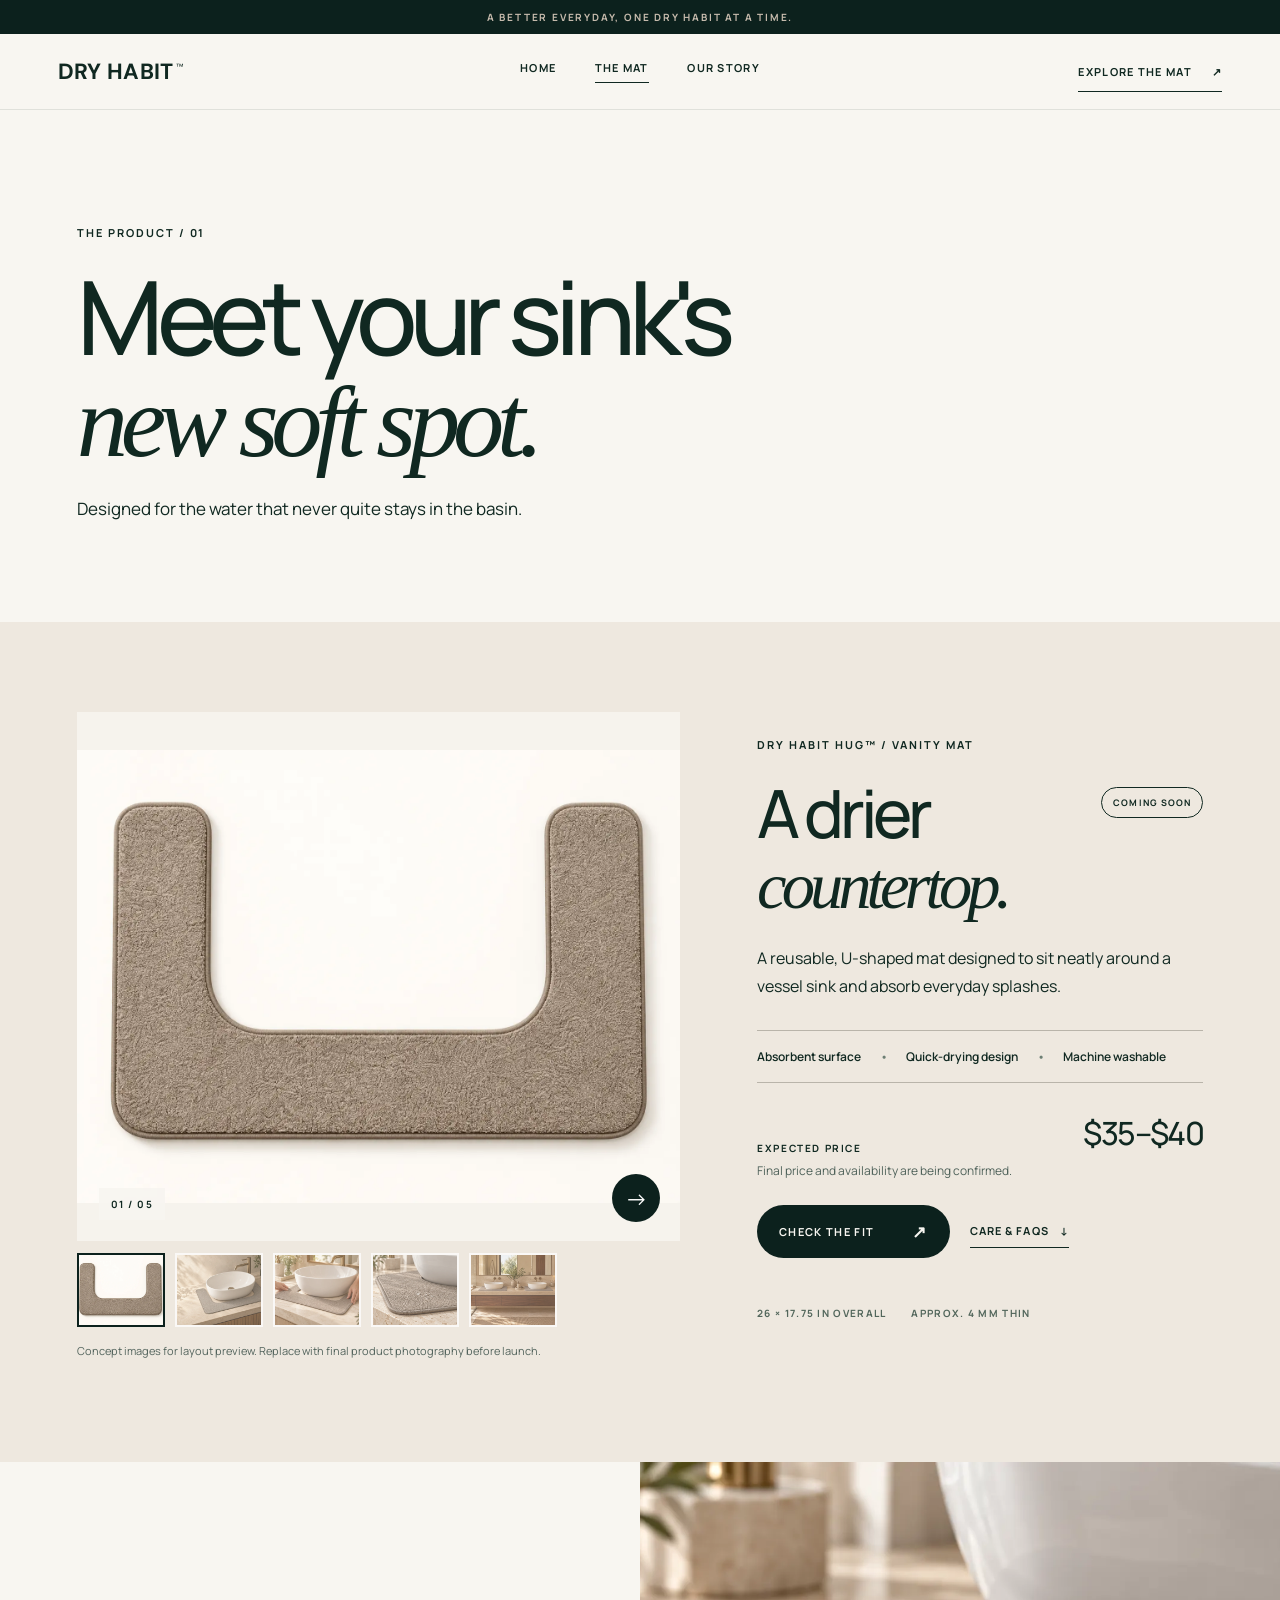
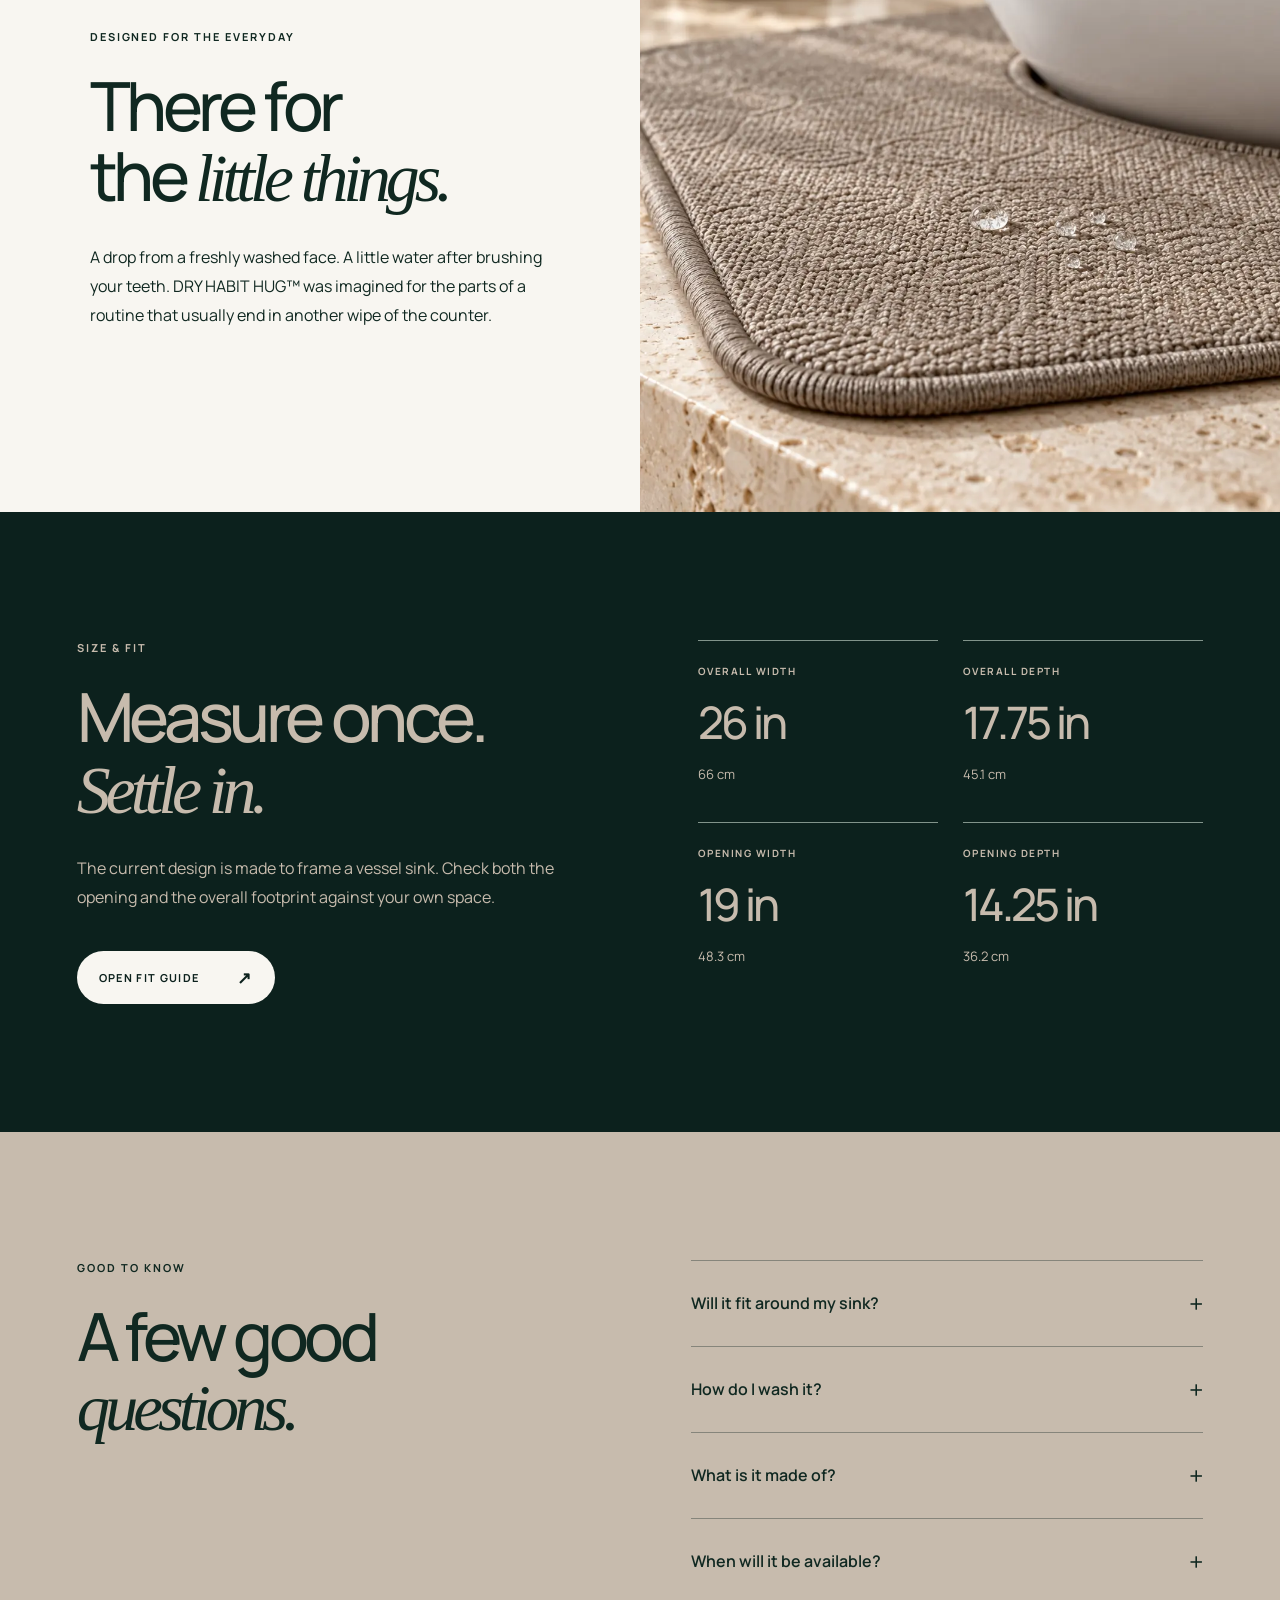
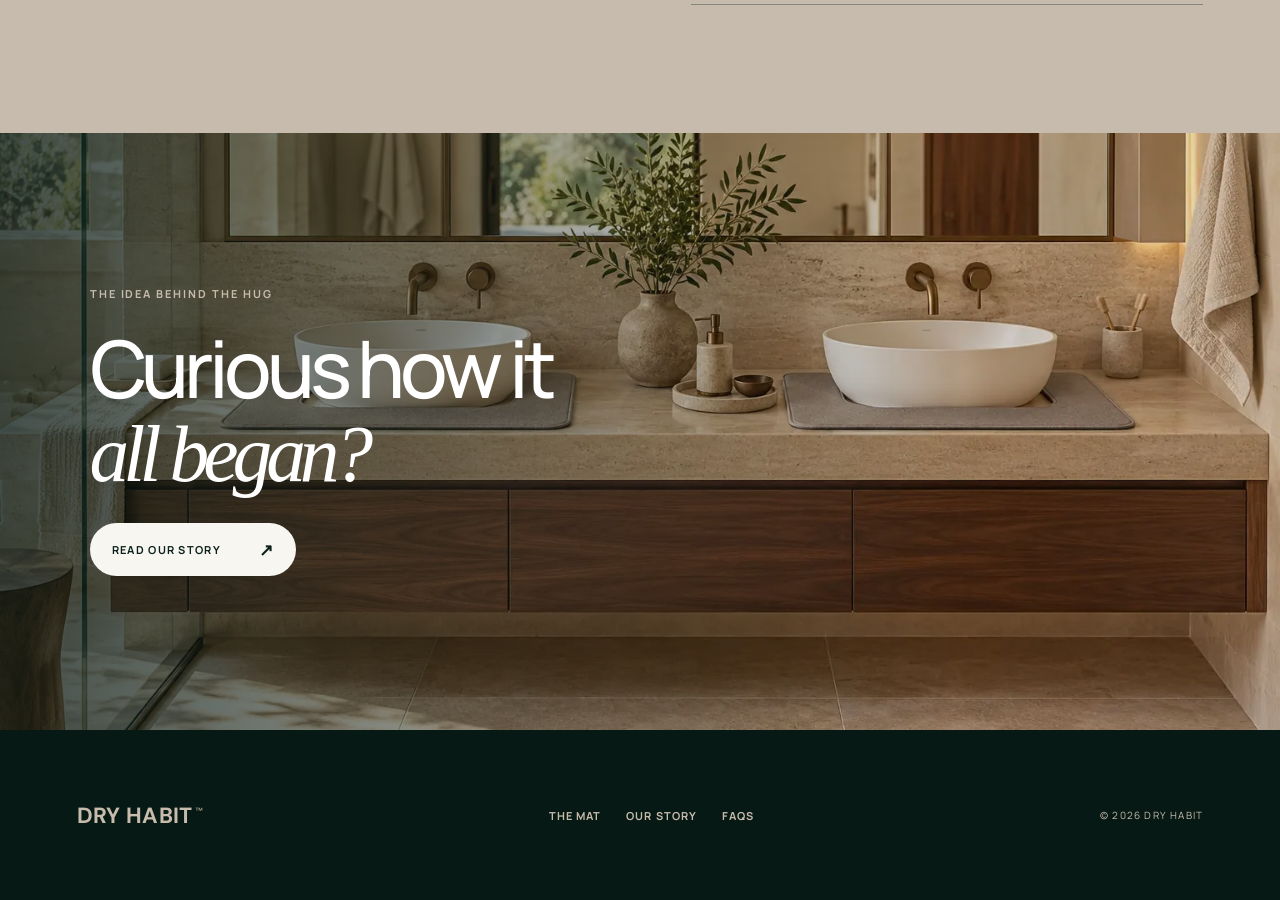
==== product.html @ 25d3fb4f "changes made" ====
<!doctype html><html lang="en"><head><meta charset="utf-8"><meta name="viewport" content="width=device-width,initial-scale=1"><meta name="theme-color" content="#0c211d"><meta name="description" content="DRY HABIT HUG™ is a considered bathroom vanity mat designed for everyday splashes around the sink."><link rel="preconnect" href="https://fonts.googleapis.com"><link rel="preconnect" href="https://fonts.gstatic.com" crossorigin><link href="https://fonts.googleapis.com/css2?family=DM+Sans:wght@400;500;600;700&family=Manrope:wght@400;500;600;700&display=swap" rel="stylesheet"><link rel="stylesheet" href="styles.css"><title>The Mat — DRY HABIT</title></head><body><a class="skip-link" href="#main">Skip to content</a><div class="progress" aria-hidden="true"></div><div class="announcement">A BETTER EVERYDAY, ONE DRY HABIT AT A TIME.</div><header class="header"><a href="index.html" class="logo" aria-label="Dry Habit home">DRY HABIT<span>™</span></a><nav class="desktop-links" aria-label="Main navigation"><a href="index.html">Home</a><a href="product.html" aria-current="page">The mat</a><a href="story.html">Our story</a></nav><a class="nav-action" href="product.html">Explore the mat <span aria-hidden="true">↗</span></a><button class="menu-button" type="button" aria-expanded="false" aria-controls="mobile-menu" aria-label="Open menu"><span></span><span></span></button></header><nav class="mobile-menu" id="mobile-menu" aria-label="Mobile navigation" hidden><a href="index.html">Home</a><a href="product.html" aria-current="page">The mat</a><a href="story.html">Our story</a></nav><main id="main"><div class="page-intro"><p class="overline">THE PRODUCT / 01</p><h1>Meet your sink's<br><em>new soft spot.</em></h1><p>Designed for the water that never quite stays in the basin.</p></div>
<section class="product product-page" id="product" aria-labelledby="product-heading"><div class="product-gallery"><div class="gallery-stage"><img id="gallery-image" src="assets/dry-habit-product.webp" alt="Overhead view of the U-shaped Dry Habit mat on an ivory background"><span class="gallery-count" id="gallery-count">01 / 05</span><button class="gallery-next" id="gallery-next" type="button" aria-label="Show next product image">→</button></div><div class="gallery-thumbs" role="group" aria-label="Product image gallery"><button class="thumb is-active" type="button" data-index="0" aria-label="Show product view" aria-pressed="true"><img src="assets/dry-habit-product.webp" alt=""></button><button class="thumb" type="button" data-index="1" aria-label="Show mat around sink" aria-pressed="false"><img src="assets/dry-habit-vanity.webp" alt=""></button><button class="thumb" type="button" data-index="2" aria-label="Show placement" aria-pressed="false"><img src="assets/dry-habit-placement.webp" alt=""></button><button class="thumb" type="button" data-index="3" aria-label="Show texture detail" aria-pressed="false"><img src="assets/dry-habit-detail.webp" alt=""></button><button class="thumb" type="button" data-index="4" aria-label="Show bathroom setting" aria-pressed="false"><img src="assets/dry-habit-interior.webp" alt=""></button></div><p class="gallery-note">Concept images for layout preview. Replace with final product photography before launch.</p></div><div class="product-content"><p class="overline">DRY HABIT HUG™ / VANITY MAT</p><div class="product-title-row"><h2 id="product-heading">A drier<br><em>countertop.</em></h2><span class="coming-soon">COMING SOON</span></div><p class="product-lede">A reusable, U-shaped mat designed to sit neatly around a vessel sink and absorb everyday splashes.</p><div class="product-points"><span>Absorbent surface</span><span>Quick-drying design</span><span>Machine washable</span></div><div class="price-row"><span>EXPECTED PRICE</span><strong>$35–$40</strong></div><p class="price-note">Final price and availability are being confirmed.</p><div class="product-actions"><button class="pill pill-dark" id="fit-button" type="button">Check the fit <span aria-hidden="true">↗</span></button><a class="secondary-action" href="#questions">Care & FAQs <span aria-hidden="true">↓</span></a></div><div class="product-mini"><span>26 × 17.75 IN OVERALL</span><span>APPROX. 4 MM THIN</span></div></div></section>
<section class="product-editorial"><div class="editorial-copy"><p class="overline">DESIGNED FOR THE EVERYDAY</p><h2>There for<br>the <em>little things.</em></h2><p>A drop from a freshly washed face. A little water after brushing your teeth. DRY HABIT HUG™ was imagined for the parts of a routine that usually end in another wipe of the counter.</p></div><img src="assets/dry-habit-detail.webp" alt="Close view of the textured mat surface and edge" loading="lazy"></section>
<section class="dimensions" id="dimensions"><div><p class="overline">SIZE & FIT</p><h2>Measure once.<br><em>Settle in.</em></h2><p>The current design is made to frame a vessel sink. Check both the opening and the overall footprint against your own space.</p><button class="pill pill-light" id="fit-button-secondary" type="button">Open fit guide <span aria-hidden="true">↗</span></button></div><div class="dimension-grid"><div><span>OVERALL WIDTH</span><strong>26 in</strong><small>66 cm</small></div><div><span>OVERALL DEPTH</span><strong>17.75 in</strong><small>45.1 cm</small></div><div><span>OPENING WIDTH</span><strong>19 in</strong><small>48.3 cm</small></div><div><span>OPENING DEPTH</span><strong>14.25 in</strong><small>36.2 cm</small></div></div></section>
<section class="questions" id="questions" aria-labelledby="questions-heading"><div><p class="overline">GOOD TO KNOW</p><h2 id="questions-heading">A few good<br><em>questions.</em></h2></div><div class="question-list"><details><summary>Will it fit around my sink?<span aria-hidden="true">+</span></summary><p>The current design measures 26 × 17.75 inches overall, with a 19 × 14.25 inch opening. Measure the sink base and clear countertop space. Fit also depends on sink shape and placement.</p></details><details><summary>How do I wash it?<span aria-hidden="true">+</span></summary><p>Machine wash cold and hang or lay flat to dry. Do not use bleach or fabric softener.</p></details><details><summary>What is it made of?<span aria-hidden="true">+</span></summary><p>The final material composition is still being confirmed. We’ll publish the full material details before the product becomes available.</p></details><details><summary>When will it be available?<span aria-hidden="true">+</span></summary><p>Availability and final pricing are still being confirmed. This page will be updated with purchase details when the mat is ready.</p></details></div></section>
<section class="cross-link"><img src="assets/dry-habit-interior.webp" alt="Double-sink bathroom featuring the mat" loading="lazy"><div><p class="overline light">THE IDEA BEHIND THE HUG</p><h2>Curious how it<br><em>all began?</em></h2><a class="pill pill-light" href="story.html">Read our story <span aria-hidden="true">↗</span></a></div></section>
<dialog class="fit-dialog" id="fit-dialog" aria-labelledby="fit-title"><button class="dialog-close" id="dialog-close" type="button" aria-label="Close fit guide">×</button><p class="overline">BEFORE YOU BUY</p><h2 id="fit-title">Find your fit.</h2><p>Measure your sink base and the clear counter space around it. The opening and overall footprint both need room to sit flat.</p><div class="fit-measures"><div><span>OVERALL MAT</span><strong>26 × 17.75 in</strong><small>66 × 45.1 cm</small></div><div><span>INNER OPENING</span><strong>19 × 14.25 in</strong><small>48.3 × 36.2 cm</small></div></div><p class="fit-caveat">Dimensions are from the current design. Fit depends on sink shape and placement; measure before purchasing.</p><button class="pill pill-dark" id="dialog-done" type="button">Got it <span aria-hidden="true">✓</span></button></dialog></main><footer class="footer"><a href="index.html" class="logo">DRY HABIT<span>™</span></a><div class="footer-links"><a href="product.html">The mat</a><a href="story.html">Our story</a><a href="product.html#questions">FAQs</a></div><span>© <span id="year">2026</span> DRY HABIT</span></footer><script src="site.js" defer></script></body></html>
---- styles.css ----
:root{--forest:#0c211d;--stone:#c7bbad;--cream:#f8f6f1;--chalk:#eee8df;--ink:#102821;--line:#d8d3ca;--ease:cubic-bezier(.22,1,.36,1)}
*{box-sizing:border-box}html{scroll-behavior:smooth}body{margin:0;background:var(--cream);color:var(--ink);font-family:Manrope,Arial,sans-serif;-webkit-font-smoothing:antialiased}body:has(dialog[open]){overflow:hidden}img{display:block;max-width:100%}a{color:inherit;text-decoration:none}button{font:inherit}button,a,summary{-webkit-tap-highlight-color:transparent}:focus-visible{outline:2px solid currentColor;outline-offset:4px}::selection{background:var(--stone);color:var(--forest)}[hidden]{display:none!important}.skip-link{position:fixed;left:14px;top:-100px;z-index:100;background:white;padding:12px}.skip-link:focus{top:14px}.progress{position:fixed;z-index:100;left:0;top:0;width:100%;height:3px;background:var(--stone);transform-origin:left;transform:scaleX(0);pointer-events:none}
.announcement{height:34px;background:var(--forest);color:var(--stone);display:grid;place-items:center;text-align:center;padding:0 12px;font-size:10px;font-weight:700;letter-spacing:.18em}.header{height:76px;position:sticky;top:0;z-index:40;background:rgba(248,246,241,.97);backdrop-filter:blur(16px);display:grid;grid-template-columns:1fr auto 1fr;align-items:center;padding:0 clamp(22px,4.5vw,80px);border-bottom:1px solid rgba(16,40,33,.1)}.logo{font-family:'DM Sans',Arial,sans-serif;font-size:22px;font-weight:700;letter-spacing:.015em;white-space:nowrap}.logo span{font:8px Arial,sans-serif;vertical-align:top;margin-left:2px;position:relative;top:5px}.desktop-links{display:flex;gap:clamp(22px,3vw,55px)}.desktop-links a,.nav-action{font-size:11px;font-weight:700;text-transform:uppercase;letter-spacing:.12em;transition:opacity .2s}.desktop-links a:hover,.nav-action:hover{opacity:.55}.nav-action{justify-self:end;border-bottom:1px solid;padding:12px 0;display:flex;gap:20px}.menu-button{display:none}.mobile-menu{display:none}
.hero{height:min(760px,calc(100svh - 110px));min-height:600px;position:relative;overflow:hidden;color:#fff}.hero-photo{position:absolute;inset:0;width:100%;height:100%;object-fit:cover;object-position:55% 53%}.hero-shade{position:absolute;inset:0;background:linear-gradient(90deg,rgba(5,22,18,.78) 0%,rgba(5,22,18,.57) 32%,rgba(5,22,18,.08) 75%),linear-gradient(0deg,rgba(5,22,18,.26),transparent 30%)}.hero-content{position:relative;z-index:1;width:min(720px,65%);height:100%;padding:clamp(70px,9vw,150px) 0 90px clamp(25px,6vw,105px);display:flex;flex-direction:column;align-items:flex-start;justify-content:center}.overline{font-size:11px;font-weight:700;letter-spacing:.18em;margin:0 0 26px;text-transform:uppercase}.overline.light{color:var(--stone)}h1,h2,h3,p{overflow-wrap:normal}.hero h1,.story h2,.quote-panel h2,.product h2,.details h2,.questions h2,.end-panel h2,.fit-dialog h2{font-weight:500;letter-spacing:-.065em}.hero h1{font-size:clamp(68px,7.4vw,126px);line-height:.96;margin:0 0 28px}.hero h1 em,h2 em{font-family:Georgia,serif;font-weight:400;letter-spacing:-.075em}.hero-content>p:not(.overline){font-size:16px;line-height:1.75;max-width:450px;margin:0 0 30px}.hero-actions{display:flex;align-items:center;gap:30px;flex-wrap:wrap}.pill{border:1px solid transparent;min-height:53px;padding:14px 21px;border-radius:100px;display:inline-flex;align-items:center;justify-content:space-between;gap:38px;cursor:pointer;font-size:11px;letter-spacing:.12em;text-transform:uppercase;font-weight:700;transition:transform .3s var(--ease),background .25s,color .25s,box-shadow .25s;white-space:nowrap}.pill:hover{transform:translateY(-3px);box-shadow:0 10px 20px #0002}.pill span{font-size:17px;line-height:1;transition:transform .25s}.pill:hover span{transform:translate(3px,-3px)}.pill-light{background:var(--cream);color:var(--forest)}.pill-light:hover{background:var(--stone)}.pill-dark{background:var(--forest);color:var(--cream)}.pill-dark:hover{background:#285044}.hero-text-link{font-size:11px;font-weight:700;letter-spacing:.12em;text-transform:uppercase;border-bottom:1px solid currentColor;padding:10px 0}.hero-text-link span{margin-left:12px}.hero-footer{position:absolute;z-index:1;bottom:27px;left:clamp(25px,6vw,105px);right:clamp(25px,6vw,105px);display:flex;justify-content:space-between;gap:20px;font-size:10px;letter-spacing:.14em;font-weight:700}.benefit-bar{background:var(--stone);min-height:64px;display:flex;align-items:center;justify-content:space-around;gap:25px;padding:16px 24px;font-size:10px;letter-spacing:.14em;font-weight:700;text-align:center}
.story{display:grid;grid-template-columns:1fr 1fr;background:var(--cream);scroll-margin-top:76px}.story-image{position:relative;min-height:720px;overflow:hidden}.story-image img{height:100%;width:100%;object-fit:cover;object-position:center}.photo-caption{position:absolute;left:24px;bottom:24px;background:var(--cream);padding:11px 14px;font-size:9px;letter-spacing:.14em;font-weight:700}.story-copy{padding:clamp(70px,9vw,150px) clamp(30px,7vw,120px);display:flex;flex-direction:column;justify-content:center;align-items:flex-start}.story h2,.product h2,.details h2,.questions h2{font-size:clamp(52px,5.2vw,88px);line-height:1.04;margin:0 0 30px}.story-copy>p:not(.overline){max-width:510px;font-size:16px;line-height:1.8;margin:0 0 18px}.round-link{margin-top:30px;display:inline-flex;align-items:center;gap:22px;font-size:11px;font-weight:700;text-transform:uppercase;letter-spacing:.12em}.round-link b{border:1px solid var(--ink);height:43px;width:43px;border-radius:50%;display:grid;place-items:center;font-size:19px;font-weight:400;transition:background .25s,color .25s,transform .25s}.round-link:hover b{background:var(--ink);color:white;transform:rotate(45deg)}.quote-panel{padding:clamp(90px,11vw,180px) 6vw;background:var(--forest);color:var(--stone);text-align:center}.quote-panel h2{font-size:clamp(40px,5.2vw,86px);line-height:1.15;margin:0 auto;max-width:1100px}
.product{display:grid;grid-template-columns:minmax(0,1.15fr) minmax(0,.85fr);gap:clamp(40px,6vw,110px);padding:clamp(70px,8vw,130px) clamp(24px,6vw,105px);background:var(--chalk);scroll-margin-top:76px}.product-gallery{min-width:0}.gallery-stage{aspect-ratio:1.14/1;position:relative;background:#f6f3ed;overflow:hidden}.gallery-stage img{width:100%;height:100%;object-fit:contain;transition:opacity .25s}.gallery-count{position:absolute;left:22px;bottom:21px;background:rgba(248,246,241,.9);padding:9px 12px;font-size:10px;letter-spacing:.15em;font-weight:700}.gallery-next{position:absolute;right:20px;bottom:19px;border:0;border-radius:50%;background:var(--forest);color:white;width:48px;height:48px;cursor:pointer;font-size:23px;transition:transform .25s,background .25s}.gallery-next:hover{transform:translateX(4px);background:#31584a}.gallery-thumbs{display:flex;gap:10px;margin-top:12px}.thumb{width:88px;height:74px;border:2px solid transparent;padding:0;background:white;cursor:pointer;opacity:.72;transition:opacity .2s,border-color .2s}.thumb:hover,.thumb.is-active{opacity:1;border-color:var(--forest)}.thumb img{width:100%;height:100%;object-fit:cover}.gallery-note{font-size:11px;line-height:1.5;color:#53645d;margin:16px 0 0}.product-content{padding:clamp(0px,2vw,28px) 0;align-self:start;position:sticky;top:105px}.product-title-row{display:flex;align-items:start;justify-content:space-between;gap:20px}.product h2{margin-bottom:24px}.coming-soon{border:1px solid var(--ink);border-radius:100px;padding:8px 11px;white-space:nowrap;font-size:9px;letter-spacing:.12em;font-weight:700;margin-top:9px}.product-lede{font-size:16px;line-height:1.75;max-width:520px;margin:0 0 30px}.product-points{border-top:1px solid #b9b4aa;border-bottom:1px solid #b9b4aa;padding:17px 0;display:flex;gap:8px 19px;flex-wrap:wrap}.product-points span{font-size:12px;font-weight:600}.product-points span+span::before{content:'•';margin-right:18px;color:#6d7f74}.price-row{display:flex;align-items:end;justify-content:space-between;gap:20px;margin-top:28px}.price-row span{font-size:10px;font-weight:700;letter-spacing:.16em}.price-row strong{font-size:32px;font-weight:500;letter-spacing:-.05em}.price-note{font-size:12px;margin:7px 0 26px;color:#4f625a}.product-actions{display:flex;gap:20px;align-items:center;flex-wrap:wrap}.secondary-action{font-size:11px;letter-spacing:.1em;text-transform:uppercase;font-weight:700;border-bottom:1px solid;padding:9px 0}.secondary-action span{margin-left:8px}.product-mini{display:flex;gap:25px;margin-top:48px;font-size:10px;font-weight:700;letter-spacing:.13em;color:#52665b}
.details{padding:clamp(85px,10vw,155px) clamp(24px,6vw,105px);background:var(--cream)}.details-heading{display:flex;justify-content:space-between;align-items:start;gap:35px}.details h2{font-size:clamp(50px,5vw,84px);margin:0}.detail-cards{display:grid;grid-template-columns:repeat(3,1fr);gap:24px;margin-top:75px}.detail-cards article{border-top:1px solid var(--ink);padding-top:22px;min-height:210px}.detail-cards article>span{font-size:11px;font-weight:700;letter-spacing:.13em}.detail-cards h3{font-size:clamp(23px,2.25vw,36px);font-weight:500;letter-spacing:-.04em;margin:45px 0 13px}.detail-cards p{font-size:14px;line-height:1.75;max-width:340px;margin:0}.questions{padding:clamp(85px,10vw,155px) clamp(24px,6vw,105px);background:var(--stone);display:grid;grid-template-columns:1fr 1fr;gap:8vw;scroll-margin-top:76px}.questions h2{margin:0}.question-list{border-top:1px solid rgba(12,33,29,.35)}.question-list details{border-bottom:1px solid rgba(12,33,29,.35)}.question-list summary{list-style:none;cursor:pointer;display:flex;align-items:center;justify-content:space-between;gap:20px;padding:25px 0;font-size:16px;font-weight:600}.question-list summary::-webkit-details-marker{display:none}.question-list summary span{font-size:25px;font-weight:400;transition:transform .25s}.question-list details[open] summary span{transform:rotate(45deg)}.question-list p{font-size:14px;line-height:1.8;margin:0;padding:0 38px 24px 0}.end-panel{text-align:center;background:var(--forest);color:var(--stone);padding:clamp(100px,12vw,180px) 24px}.end-panel h2{font-size:clamp(60px,7vw,112px);line-height:1.04;margin:0 0 45px}.footer{background:#071914;color:var(--stone);min-height:170px;display:flex;align-items:center;justify-content:space-between;gap:25px;padding:40px clamp(24px,6vw,105px)}.footer p{font-size:13px}.footer>span{font-size:10px;letter-spacing:.12em}
.fit-dialog{border:0;border-radius:14px;max-width:min(620px,calc(100% - 32px));padding:clamp(28px,5vw,55px);color:var(--ink);background:var(--cream);box-shadow:0 25px 100px #0005}.fit-dialog::backdrop{background:rgba(5,22,18,.7);backdrop-filter:blur(4px)}.dialog-close{position:absolute;top:15px;right:17px;background:none;border:0;cursor:pointer;font-size:30px;line-height:1;width:36px;height:36px}.fit-dialog h2{font-size:clamp(48px,6vw,74px);margin:0 0 18px}.fit-dialog>p:not(.overline){font-size:15px;line-height:1.75}.fit-measures{display:grid;grid-template-columns:1fr 1fr;gap:10px;margin:25px 0}.fit-measures div{background:var(--chalk);padding:18px;display:grid;gap:9px}.fit-measures span{font-size:10px;font-weight:700;letter-spacing:.12em}.fit-measures strong{font-size:19px;font-weight:600}.fit-measures small{font-size:12px}.fit-caveat{font-size:12px!important}.fit-dialog .pill{margin-top:15px}
@media(max-width:1050px){.hero-content{width:70%}.story-image{min-height:620px}.story-copy{padding:70px 45px}.product{gap:45px}.product h2{font-size:clamp(50px,5vw,68px)}.product-title-row{display:block}.coming-soon{display:inline-block;margin:0 0 20px}}
@media(max-width:760px){.announcement{height:30px;font-size:8px}.header{height:66px;grid-template-columns:1fr auto;padding:0 22px}.desktop-links,.nav-action{display:none}.logo{font-size:20px}.menu-button{display:flex;flex-direction:column;justify-content:center;gap:6px;border:0;background:none;width:40px;height:40px;cursor:pointer;padding:5px}.menu-button span{width:25px;height:1px;background:var(--forest);transition:transform .2s}.menu-button[aria-expanded=true] span:first-child{transform:translateY(3.5px) rotate(45deg)}.menu-button[aria-expanded=true] span:last-child{transform:translateY(-3.5px) rotate(-45deg)}.mobile-menu{display:flex;position:fixed;z-index:39;top:96px;left:0;right:0;background:var(--cream);padding:18px 24px 27px;box-shadow:0 18px 30px #0002;flex-direction:column}.mobile-menu a{padding:17px 0;border-bottom:1px solid var(--line);font-size:18px;font-weight:600}.hero{height:700px;min-height:0}.hero-photo{object-position:62% center}.hero-shade{background:linear-gradient(90deg,rgba(5,22,18,.8),rgba(5,22,18,.32) 75%),linear-gradient(0deg,rgba(5,22,18,.38),transparent 45%)}.hero-content{width:100%;padding:80px 24px 95px;justify-content:end}.hero h1{font-size:clamp(60px,12vw,86px)}.hero-content>p:not(.overline){font-size:15px;max-width:430px}.hero-footer{left:24px;right:24px;bottom:20px;font-size:8px}.hero-footer span:last-child{display:none}.benefit-bar{overflow:auto;justify-content:flex-start;gap:35px;white-space:nowrap;scrollbar-width:none}.benefit-bar::-webkit-scrollbar{display:none}.benefit-bar span{flex:none}.story{display:flex;flex-direction:column;scroll-margin-top:66px}.story-image{height:440px;min-height:0}.story-copy{padding:80px 24px 90px}.story h2,.details h2,.questions h2{font-size:clamp(50px,10vw,70px)}.quote-panel{padding:90px 24px}.quote-panel h2{font-size:clamp(38px,7vw,60px)}.quote-panel br{display:none}.product{display:flex;flex-direction:column;padding:75px 24px;gap:45px;scroll-margin-top:66px}.product-content{position:static;padding:0}.gallery-stage{aspect-ratio:1/1}.gallery-thumbs .thumb{width:78px;height:67px}.product-title-row{display:flex}.product h2{font-size:clamp(48px,9vw,72px)}.product-mini{margin-top:35px}.details{padding:85px 24px}.details-heading{display:block}.detail-cards{grid-template-columns:1fr;margin-top:50px;gap:30px}.detail-cards article{min-height:0}.detail-cards h3{margin:22px 0 10px}.questions{display:block;padding:85px 24px;scroll-margin-top:66px}.questions h2{margin:0 0 50px}.end-panel{padding:100px 24px}.footer{min-height:0;display:flex;flex-direction:column;align-items:flex-start;padding:46px 24px;gap:15px}.footer p{margin:0}}
@media(max-width:430px){.hero{height:680px}.hero h1{font-size:clamp(54px,14vw,64px)}.hero-actions{gap:18px}.hero-text-link{font-size:10px}.story-image{height:340px}.product-title-row{display:block}.coming-soon{margin:0 0 18px}.price-row strong{font-size:27px}.product-points span+span::before{margin-right:8px}.fit-measures{grid-template-columns:1fr}}
@media(prefers-reduced-motion:reduce){html{scroll-behavior:auto}*,*::before,*::after{transition-duration:.01ms!important;animation-duration:.01ms!important}}
/* Multi-page additions */
.desktop-links a[aria-current=page]{border-bottom:1px solid currentColor;padding-bottom:7px}.mobile-menu a[aria-current=page]{opacity:.65}.footer-links{display:flex;gap:25px}.footer-links a{font-size:11px;font-weight:700;letter-spacing:.1em;text-transform:uppercase}.footer-links a:hover{text-decoration:underline}.home-feature,.home-product,.story-moment,.story-outro{display:grid;grid-template-columns:1fr 1fr}.home-feature-copy,.home-product-copy,.story-moment>div,.story-outro>div{padding:clamp(75px,9vw,150px) clamp(28px,7vw,120px);display:flex;flex-direction:column;justify-content:center;align-items:flex-start}.home-feature h2,.home-product h2,.home-next h2,.story-lead h2,.story-moment h2,.story-values h2,.story-outro h2,.product-editorial h2,.dimensions h2,.cross-link h2{font-size:clamp(48px,5.3vw,88px);font-weight:500;line-height:1.04;letter-spacing:-.065em;margin:0 0 28px}.home-feature-copy>p:not(.overline),.home-product-copy>p:not(.overline),.story-lead p:not(.overline),.story-moment p:not(.overline),.story-outro p:not(.overline),.product-editorial p:not(.overline),.dimensions p:not(.overline){font-size:16px;line-height:1.8;max-width:520px}.home-feature-image,.home-product-image{min-height:680px;overflow:hidden}.home-feature-image img,.home-product-image img{width:100%;height:100%;object-fit:cover}.home-product{background:var(--chalk)}.home-product-image img{object-fit:contain;background:#f7f4ef}.home-product-copy .coming-soon{margin:20px 0 28px}.home-banner,.cross-link{position:relative;min-height:620px;background:var(--forest);color:var(--cream);overflow:hidden}.home-banner>img,.cross-link>img{position:absolute;inset:0;width:100%;height:100%;object-fit:cover;object-position:center 55%}.home-banner::before,.cross-link::before{content:"";position:absolute;inset:0;z-index:1;background:linear-gradient(90deg,rgba(5,22,18,.75),rgba(5,22,18,.1) 75%)}.home-banner>div,.cross-link>div{position:relative;z-index:2;padding:clamp(100px,12vw,190px) clamp(24px,7vw,120px);max-width:850px}.home-banner h2,.cross-link h2{font-size:clamp(58px,6.2vw,102px);color:white}.home-next{background:var(--cream);padding:clamp(85px,10vw,155px) clamp(24px,6vw,105px)}.home-next h2{margin-bottom:55px}.home-next>div{display:grid;grid-template-columns:1fr 1fr;gap:25px}.home-next a{border-top:1px solid var(--forest);padding:22px 0;display:grid;grid-template-columns:1fr auto;gap:30px;transition:padding-left .25s}.home-next a:hover{padding-left:10px}.home-next a span{grid-column:1/-1;font-size:10px;letter-spacing:.15em;font-weight:700}.home-next a strong{font-size:clamp(22px,2vw,34px);font-weight:500;letter-spacing:-.04em}.home-next a b{font-size:25px;font-weight:400}
.page-intro{background:var(--cream);padding:clamp(80px,9vw,140px) clamp(24px,6vw,105px) clamp(70px,8vw,120px)}.page-intro h1,.story-hero h1{font-size:clamp(66px,8vw,140px);font-weight:500;letter-spacing:-.07em;line-height:.98;margin:0 0 25px}.page-intro h1 em,.story-hero h1 em{font-family:Georgia,serif;font-weight:400}.page-intro>p:last-child{font-size:17px;margin:0}.product-page{padding-top:clamp(65px,7vw,110px)}.product-page .product-content{top:105px}.product-page .gallery-thumbs{flex-wrap:wrap}.product-editorial{display:grid;grid-template-columns:1fr 1fr;background:var(--cream)}.editorial-copy{padding:clamp(80px,9vw,150px) clamp(28px,7vw,120px);align-self:center}.product-editorial img{width:100%;height:100%;min-height:650px;object-fit:cover}.dimensions{padding:clamp(85px,10vw,155px) clamp(24px,6vw,105px);background:var(--forest);color:var(--stone);display:grid;grid-template-columns:1fr 1fr;gap:9vw}.dimensions .pill{margin-top:23px}.dimension-grid{display:grid;grid-template-columns:1fr 1fr;gap:0 25px}.dimension-grid div{border-top:1px solid #82948b;padding:23px 0 32px;display:flex;flex-direction:column;gap:13px}.dimension-grid span{font-size:10px;font-weight:700;letter-spacing:.15em}.dimension-grid strong{font-size:clamp(32px,3.5vw,55px);font-weight:500;letter-spacing:-.06em}.dimension-grid small{font-size:13px}.cross-link{min-height:540px}
.story-hero{height:min(760px,80svh);min-height:580px;position:relative;overflow:hidden;color:white}.story-hero img{width:100%;height:100%;object-fit:cover}.story-hero::after{content:"";position:absolute;inset:0;background:linear-gradient(90deg,rgba(5,22,18,.7),transparent 85%)}.story-hero>div{position:absolute;z-index:1;left:clamp(24px,6vw,105px);bottom:clamp(80px,9vw,145px)}.story-hero h1{margin:0}.story-lead{display:grid;grid-template-columns:1fr 1.4fr;gap:8vw;padding:clamp(100px,12vw,180px) clamp(24px,6vw,105px);background:var(--cream)}.story-lead>div{max-width:750px}.story-lead p:not(.overline){max-width:600px}.story-moment{background:var(--chalk)}.story-moment img,.story-outro img{width:100%;height:100%;min-height:700px;object-fit:cover}.story-moment .pill,.story-outro .pill{margin-top:22px}.story-values{background:var(--forest);color:var(--stone);padding:clamp(90px,11vw,170px) clamp(24px,6vw,105px)}.story-values>div{display:grid;grid-template-columns:repeat(3,1fr);gap:30px;margin-top:90px}.story-values article{border-top:1px solid #809088;padding-top:22px}.story-values article>span{font-size:11px;letter-spacing:.13em}.story-values h3{font-size:clamp(23px,2.3vw,36px);font-weight:500;letter-spacing:-.04em;margin:47px 0 14px}.story-values article p{max-width:330px;font-size:14px;line-height:1.75}.story-outro{background:var(--cream)}.story-outro img{object-fit:contain;background:#f7f4ef}
@media(max-width:1050px){.home-feature-copy,.home-product-copy,.story-moment>div,.story-outro>div,.editorial-copy{padding:75px 45px}.home-feature-image,.home-product-image{min-height:600px}.story-moment img,.story-outro img{min-height:620px}}
@media(max-width:760px){.footer-links{gap:20px;flex-wrap:wrap}.home-feature,.home-product,.story-moment,.story-outro,.product-editorial{display:flex;flex-direction:column}.home-feature-image{order:-1}.home-feature-image,.home-product-image{height:390px;min-height:0}.home-feature-copy,.home-product-copy,.story-moment>div,.story-outro>div,.editorial-copy{padding:75px 24px 85px}.home-feature h2,.home-product h2,.home-next h2,.story-lead h2,.story-moment h2,.story-values h2,.story-outro h2,.product-editorial h2,.dimensions h2,.cross-link h2{font-size:clamp(48px,9vw,70px)}.home-banner,.cross-link{min-height:540px}.home-banner>div,.cross-link>div{padding:130px 24px}.home-banner h2,.cross-link h2{font-size:clamp(54px,10vw,75px)}.home-next{padding:85px 24px}.home-next>div{grid-template-columns:1fr;gap:5px}.page-intro{padding:85px 24px 70px}.page-intro h1{font-size:clamp(58px,11vw,85px)}.product-page{padding-top:60px}.product-editorial img{min-height:0;height:420px;order:-1}.dimensions{display:block;padding:85px 24px}.dimension-grid{margin-top:60px}.story-hero{height:650px;min-height:0}.story-hero img{object-position:53% center}.story-hero>div{left:24px;right:24px;bottom:75px}.story-hero h1{font-size:clamp(56px,10vw,82px)}.story-lead{display:block;padding:90px 24px}.story-lead h2{margin:30px 0}.story-moment img,.story-outro img{min-height:0;height:420px}.story-values{padding:90px 24px}.story-values>div{grid-template-columns:1fr;margin-top:55px;gap:33px}.story-values h3{margin:25px 0 9px}}
@media(max-width:430px){.home-feature-image,.home-product-image{height:320px}.home-banner,.cross-link{min-height:500px}.home-banner h2,.cross-link h2{font-size:52px}.story-hero{height:600px}.story-hero h1{font-size:52px}.dimension-grid{gap:0 16px}.dimension-grid strong{font-size:32px}.story-moment img,.story-outro img{height:330px}}
/* Final responsive refinements */
.home-banner>div{max-width:1100px}.home-banner h2{font-size:clamp(54px,5.4vw,88px)}
@media(max-width:1050px){.product-page .gallery-thumbs{gap:8px;flex-wrap:nowrap}.product-page .thumb{width:calc((100% - 32px)/5);height:auto;aspect-ratio:1.15/1;flex:none}}
@media(max-width:760px){.home-banner h2{font-size:clamp(46px,9vw,64px)}.product-page .gallery-thumbs{gap:6px}.product-page .thumb{width:calc((100% - 24px)/5)}}
@media(max-width:430px){.story-outro .pill{white-space:normal;gap:14px;text-align:left}}
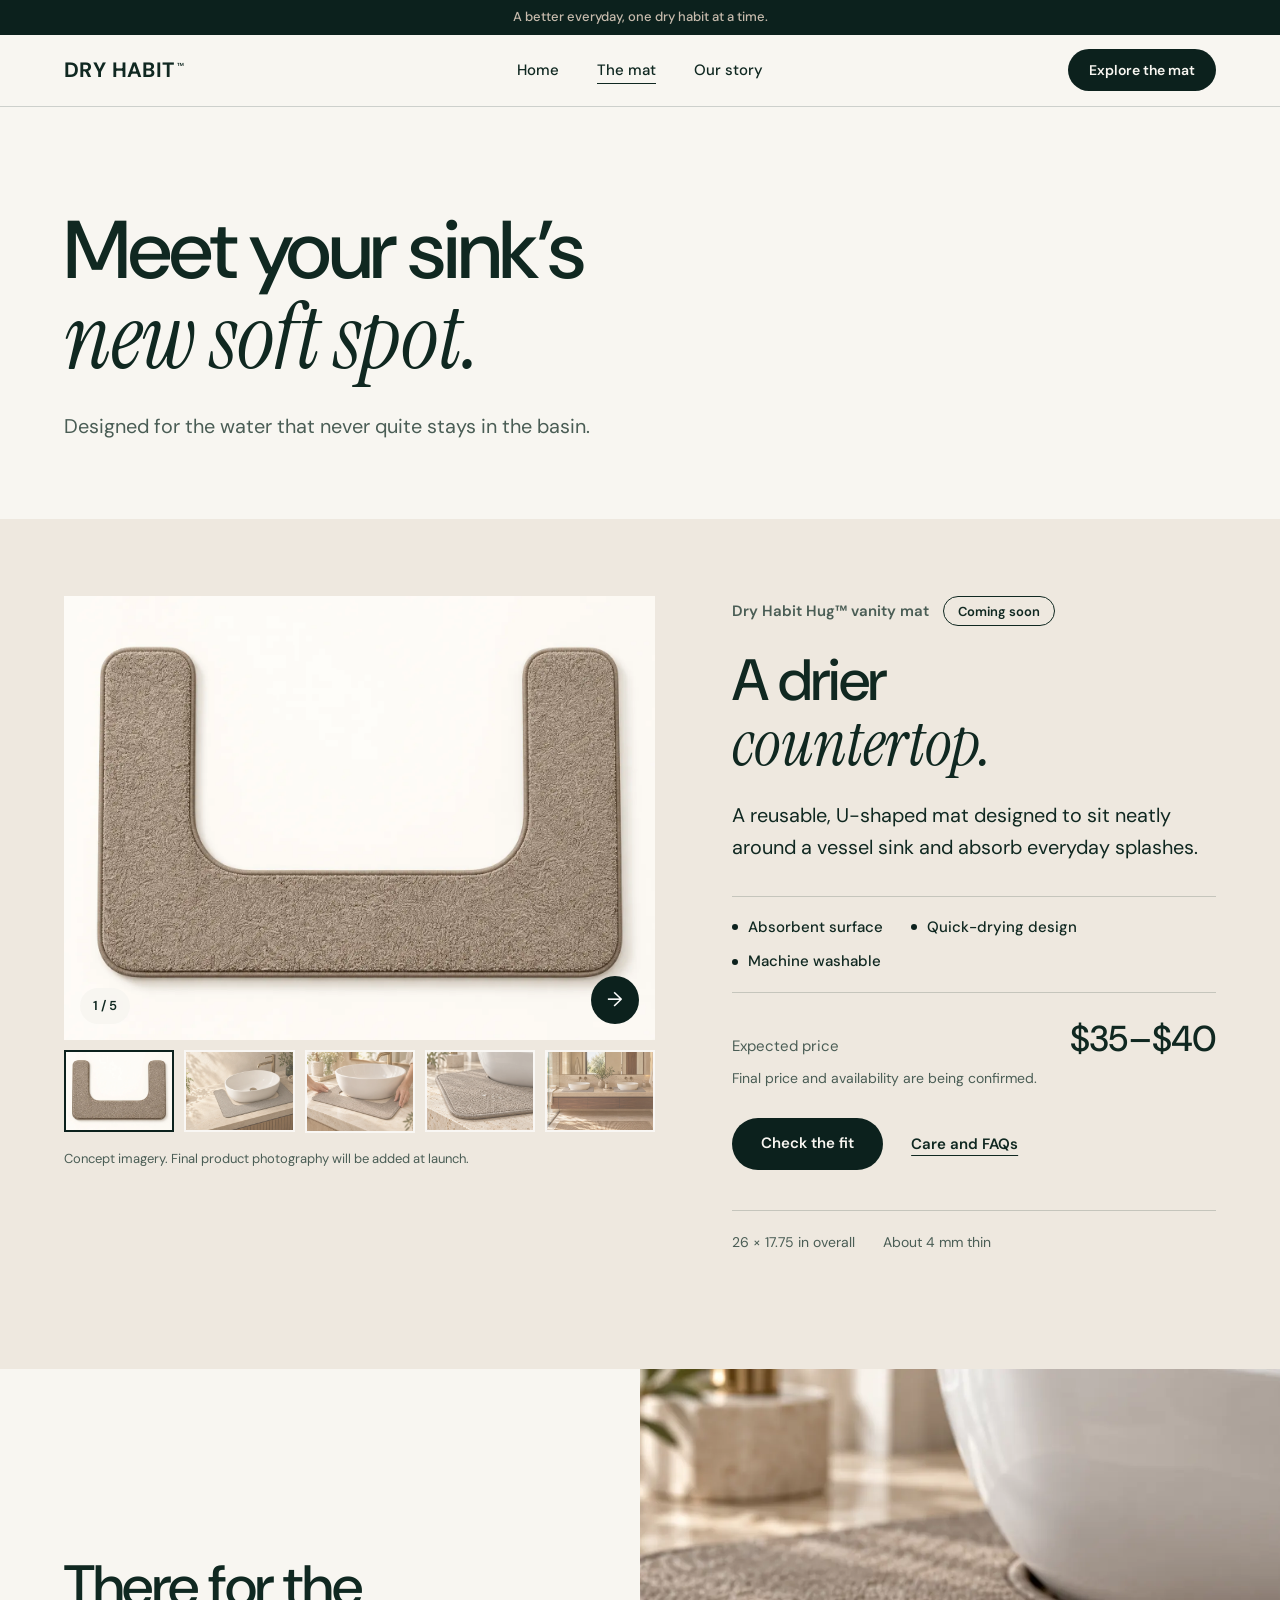
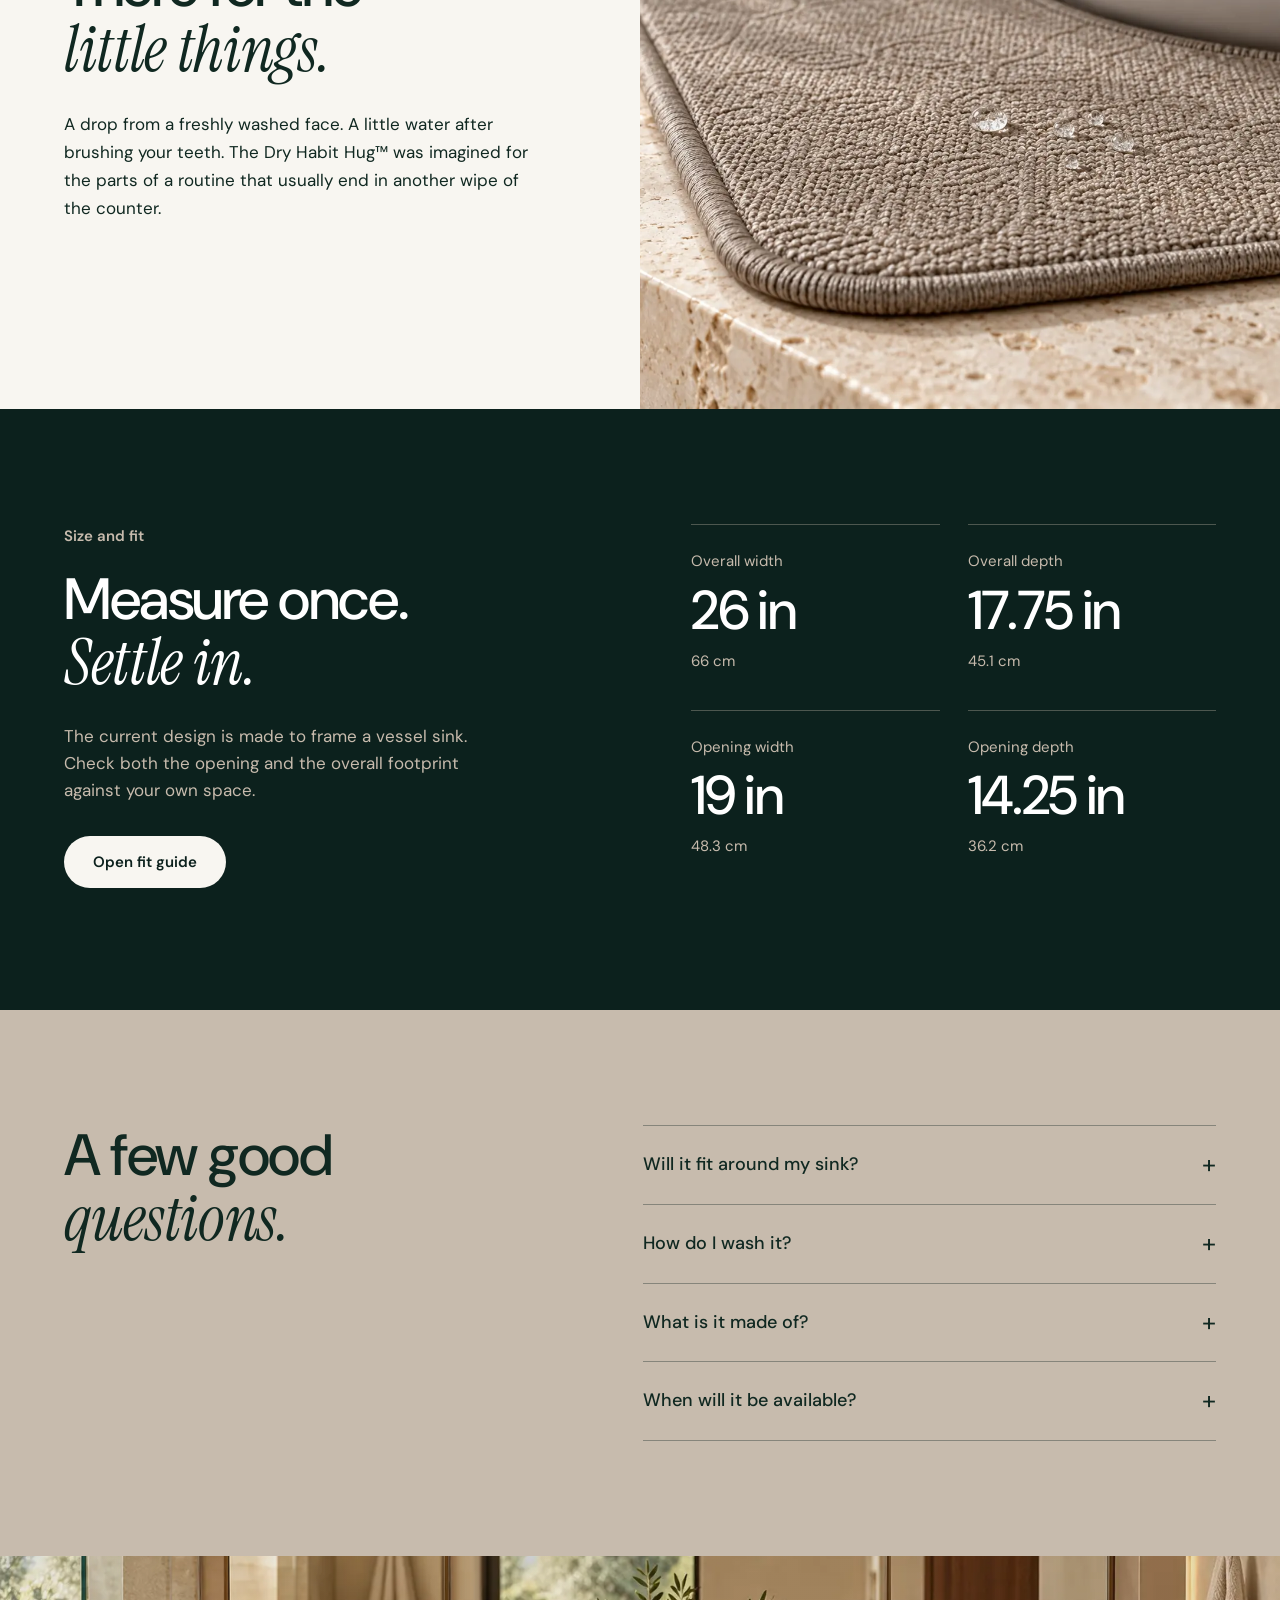
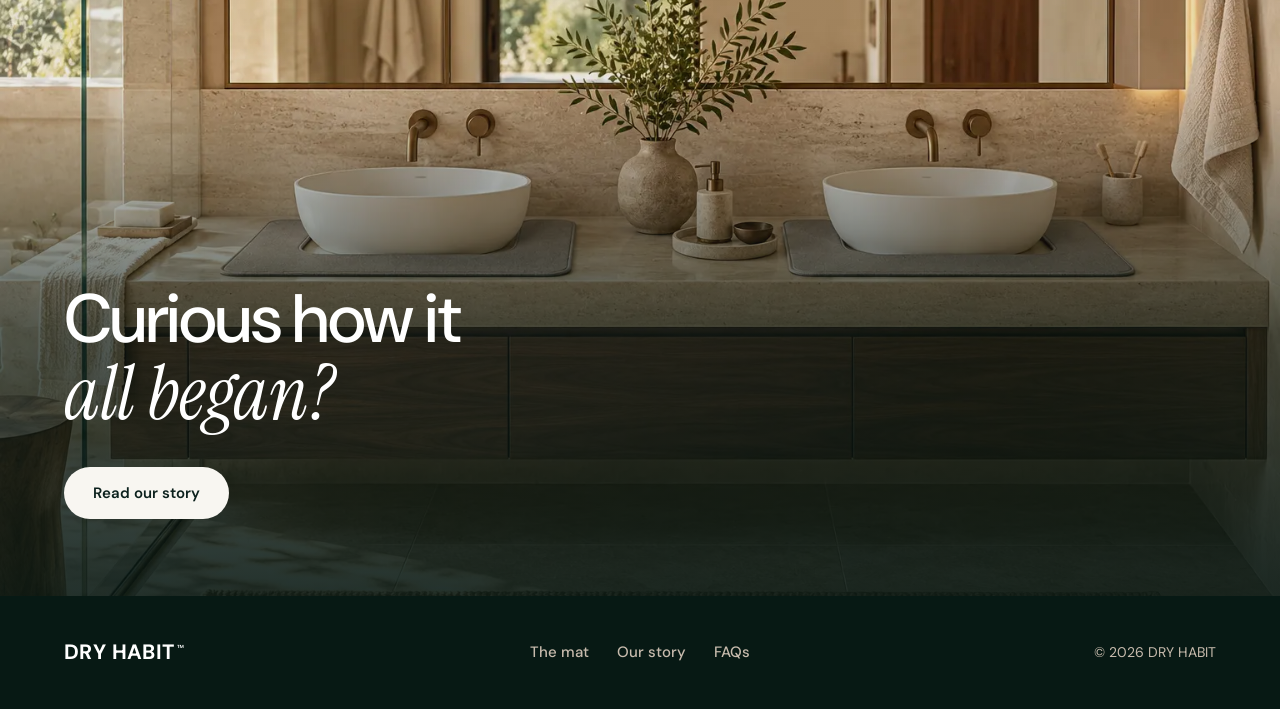
==== commit adf15c3c: "changes made" ====
--- a/product.html
+++ b/product.html
@@ -1,7 +1,138 @@
-<!doctype html><html lang="en"><head><meta charset="utf-8"><meta name="viewport" content="width=device-width,initial-scale=1"><meta name="theme-color" content="#0c211d"><meta name="description" content="DRY HABIT HUG™ is a considered bathroom vanity mat designed for everyday splashes around the sink."><link rel="preconnect" href="https://fonts.googleapis.com"><link rel="preconnect" href="https://fonts.gstatic.com" crossorigin><link href="https://fonts.googleapis.com/css2?family=DM+Sans:wght@400;500;600;700&family=Manrope:wght@400;500;600;700&display=swap" rel="stylesheet"><link rel="stylesheet" href="styles.css"><title>The Mat — DRY HABIT</title></head><body><a class="skip-link" href="#main">Skip to content</a><div class="progress" aria-hidden="true"></div><div class="announcement">A BETTER EVERYDAY, ONE DRY HABIT AT A TIME.</div><header class="header"><a href="index.html" class="logo" aria-label="Dry Habit home">DRY HABIT<span>™</span></a><nav class="desktop-links" aria-label="Main navigation"><a href="index.html">Home</a><a href="product.html" aria-current="page">The mat</a><a href="story.html">Our story</a></nav><a class="nav-action" href="product.html">Explore the mat <span aria-hidden="true">↗</span></a><button class="menu-button" type="button" aria-expanded="false" aria-controls="mobile-menu" aria-label="Open menu"><span></span><span></span></button></header><nav class="mobile-menu" id="mobile-menu" aria-label="Mobile navigation" hidden><a href="index.html">Home</a><a href="product.html" aria-current="page">The mat</a><a href="story.html">Our story</a></nav><main id="main"><div class="page-intro"><p class="overline">THE PRODUCT / 01</p><h1>Meet your sink's<br><em>new soft spot.</em></h1><p>Designed for the water that never quite stays in the basin.</p></div>
-<section class="product product-page" id="product" aria-labelledby="product-heading"><div class="product-gallery"><div class="gallery-stage"><img id="gallery-image" src="assets/dry-habit-product.webp" alt="Overhead view of the U-shaped Dry Habit mat on an ivory background"><span class="gallery-count" id="gallery-count">01 / 05</span><button class="gallery-next" id="gallery-next" type="button" aria-label="Show next product image">→</button></div><div class="gallery-thumbs" role="group" aria-label="Product image gallery"><button class="thumb is-active" type="button" data-index="0" aria-label="Show product view" aria-pressed="true"><img src="assets/dry-habit-product.webp" alt=""></button><button class="thumb" type="button" data-index="1" aria-label="Show mat around sink" aria-pressed="false"><img src="assets/dry-habit-vanity.webp" alt=""></button><button class="thumb" type="button" data-index="2" aria-label="Show placement" aria-pressed="false"><img src="assets/dry-habit-placement.webp" alt=""></button><button class="thumb" type="button" data-index="3" aria-label="Show texture detail" aria-pressed="false"><img src="assets/dry-habit-detail.webp" alt=""></button><button class="thumb" type="button" data-index="4" aria-label="Show bathroom setting" aria-pressed="false"><img src="assets/dry-habit-interior.webp" alt=""></button></div><p class="gallery-note">Concept images for layout preview. Replace with final product photography before launch.</p></div><div class="product-content"><p class="overline">DRY HABIT HUG™ / VANITY MAT</p><div class="product-title-row"><h2 id="product-heading">A drier<br><em>countertop.</em></h2><span class="coming-soon">COMING SOON</span></div><p class="product-lede">A reusable, U-shaped mat designed to sit neatly around a vessel sink and absorb everyday splashes.</p><div class="product-points"><span>Absorbent surface</span><span>Quick-drying design</span><span>Machine washable</span></div><div class="price-row"><span>EXPECTED PRICE</span><strong>$35–$40</strong></div><p class="price-note">Final price and availability are being confirmed.</p><div class="product-actions"><button class="pill pill-dark" id="fit-button" type="button">Check the fit <span aria-hidden="true">↗</span></button><a class="secondary-action" href="#questions">Care & FAQs <span aria-hidden="true">↓</span></a></div><div class="product-mini"><span>26 × 17.75 IN OVERALL</span><span>APPROX. 4 MM THIN</span></div></div></section>
-<section class="product-editorial"><div class="editorial-copy"><p class="overline">DESIGNED FOR THE EVERYDAY</p><h2>There for<br>the <em>little things.</em></h2><p>A drop from a freshly washed face. A little water after brushing your teeth. DRY HABIT HUG™ was imagined for the parts of a routine that usually end in another wipe of the counter.</p></div><img src="assets/dry-habit-detail.webp" alt="Close view of the textured mat surface and edge" loading="lazy"></section>
-<section class="dimensions" id="dimensions"><div><p class="overline">SIZE & FIT</p><h2>Measure once.<br><em>Settle in.</em></h2><p>The current design is made to frame a vessel sink. Check both the opening and the overall footprint against your own space.</p><button class="pill pill-light" id="fit-button-secondary" type="button">Open fit guide <span aria-hidden="true">↗</span></button></div><div class="dimension-grid"><div><span>OVERALL WIDTH</span><strong>26 in</strong><small>66 cm</small></div><div><span>OVERALL DEPTH</span><strong>17.75 in</strong><small>45.1 cm</small></div><div><span>OPENING WIDTH</span><strong>19 in</strong><small>48.3 cm</small></div><div><span>OPENING DEPTH</span><strong>14.25 in</strong><small>36.2 cm</small></div></div></section>
-<section class="questions" id="questions" aria-labelledby="questions-heading"><div><p class="overline">GOOD TO KNOW</p><h2 id="questions-heading">A few good<br><em>questions.</em></h2></div><div class="question-list"><details><summary>Will it fit around my sink?<span aria-hidden="true">+</span></summary><p>The current design measures 26 × 17.75 inches overall, with a 19 × 14.25 inch opening. Measure the sink base and clear countertop space. Fit also depends on sink shape and placement.</p></details><details><summary>How do I wash it?<span aria-hidden="true">+</span></summary><p>Machine wash cold and hang or lay flat to dry. Do not use bleach or fabric softener.</p></details><details><summary>What is it made of?<span aria-hidden="true">+</span></summary><p>The final material composition is still being confirmed. We’ll publish the full material details before the product becomes available.</p></details><details><summary>When will it be available?<span aria-hidden="true">+</span></summary><p>Availability and final pricing are still being confirmed. This page will be updated with purchase details when the mat is ready.</p></details></div></section>
-<section class="cross-link"><img src="assets/dry-habit-interior.webp" alt="Double-sink bathroom featuring the mat" loading="lazy"><div><p class="overline light">THE IDEA BEHIND THE HUG</p><h2>Curious how it<br><em>all began?</em></h2><a class="pill pill-light" href="story.html">Read our story <span aria-hidden="true">↗</span></a></div></section>
-<dialog class="fit-dialog" id="fit-dialog" aria-labelledby="fit-title"><button class="dialog-close" id="dialog-close" type="button" aria-label="Close fit guide">×</button><p class="overline">BEFORE YOU BUY</p><h2 id="fit-title">Find your fit.</h2><p>Measure your sink base and the clear counter space around it. The opening and overall footprint both need room to sit flat.</p><div class="fit-measures"><div><span>OVERALL MAT</span><strong>26 × 17.75 in</strong><small>66 × 45.1 cm</small></div><div><span>INNER OPENING</span><strong>19 × 14.25 in</strong><small>48.3 × 36.2 cm</small></div></div><p class="fit-caveat">Dimensions are from the current design. Fit depends on sink shape and placement; measure before purchasing.</p><button class="pill pill-dark" id="dialog-done" type="button">Got it <span aria-hidden="true">✓</span></button></dialog></main><footer class="footer"><a href="index.html" class="logo">DRY HABIT<span>™</span></a><div class="footer-links"><a href="product.html">The mat</a><a href="story.html">Our story</a><a href="product.html#questions">FAQs</a></div><span>© <span id="year">2026</span> DRY HABIT</span></footer><script src="site.js" defer></script></body></html>+<!doctype html>
+<html lang="en">
+<head>
+<meta charset="utf-8">
+<meta name="viewport" content="width=device-width,initial-scale=1">
+<meta name="theme-color" content="#0c211d">
+<title>The mat — Dry Habit</title>
+<meta name="description" content="Dry Habit Hug™ is a reusable U-shaped vanity mat that sits around a vessel sink. See sizing, care and fit details.">
+<meta property="og:type" content="website">
+<meta property="og:title" content="The mat — Dry Habit">
+<meta property="og:description" content="Dry Habit Hug™ is a reusable U-shaped vanity mat that sits around a vessel sink. See sizing, care and fit details.">
+<meta property="og:image" content="https://oliviahaliulin.github.io/DRYHABIT/assets/dry-habit-vanity.webp">
+<link rel="icon" href="data:image/svg+xml,%3Csvg xmlns='http://www.w3.org/2000/svg' viewBox='0 0 32 32'%3E%3Crect width='32' height='32' rx='7' fill='%230c211d'/%3E%3Cpath d='M10 8h6a8 8 0 0 1 0 16h-6z' fill='none' stroke='%23c7bbad' stroke-width='3'/%3E%3C/svg%3E">
+<link rel="preconnect" href="https://fonts.googleapis.com">
+<link rel="preconnect" href="https://fonts.gstatic.com" crossorigin>
+<link href="https://fonts.googleapis.com/css2?family=DM+Sans:opsz,wght@9..40,400;9..40,500;9..40,600;9..40,700&family=Instrument+Serif:ital@0;1&display=swap" rel="stylesheet">
+<link rel="stylesheet" href="styles.css">
+</head>
+<body>
+<a class="skip-link" href="#main">Skip to content</a>
+<div class="progress" aria-hidden="true"></div>
+<div class="announcement">A better everyday, one dry habit at a time.</div>
+<header class="header">
+  <a href="index.html" class="logo" aria-label="Dry Habit home">DRY HABIT<sup>™</sup></a>
+  <nav class="desktop-links" aria-label="Main navigation"><a href="index.html">Home</a><a href="product.html" aria-current="page">The mat</a><a href="story.html">Our story</a></nav>
+  <a class="pill pill-dark pill-sm nav-action" href="product.html">Explore the mat</a>
+  <button class="menu-button" type="button" aria-expanded="false" aria-controls="mobile-menu" aria-label="Open menu"><span></span><span></span></button>
+</header>
+<nav class="mobile-menu" id="mobile-menu" aria-label="Mobile navigation" hidden><a href="index.html">Home</a><a href="product.html" aria-current="page">The mat</a><a href="story.html">Our story</a></nav>
+<main id="main">
+
+<div class="page-intro">
+  <h1>Meet your sink’s <em>new soft spot.</em></h1>
+  <p class="lede">Designed for the water that never quite stays in the basin.</p>
+</div>
+
+<section class="product" id="product" aria-labelledby="product-heading">
+  <div class="product-gallery">
+    <div class="gallery-stage">
+      <img id="gallery-image" src="assets/dry-habit-product.webp" width="1448" height="1086" alt="Overhead view of the U-shaped Dry Habit mat on an ivory background">
+      <span class="gallery-count" id="gallery-count">1 / 5</span>
+      <button class="gallery-next" id="gallery-next" type="button" aria-label="Show next product image">→</button>
+    </div>
+    <div class="gallery-thumbs" role="group" aria-label="Product image gallery">
+      <button class="thumb is-active" type="button" data-index="0" aria-label="Show product view" aria-pressed="true"><img src="assets/dry-habit-product.webp" width="1448" height="1086" alt=""></button>
+      <button class="thumb" type="button" data-index="1" aria-label="Show mat around sink" aria-pressed="false"><img src="assets/dry-habit-vanity.webp" width="1536" height="1024" alt=""></button>
+      <button class="thumb" type="button" data-index="2" aria-label="Show placement" aria-pressed="false"><img src="assets/dry-habit-placement.webp" width="1536" height="1024" alt=""></button>
+      <button class="thumb" type="button" data-index="3" aria-label="Show texture detail" aria-pressed="false"><img src="assets/dry-habit-detail.webp" width="1448" height="1086" alt=""></button>
+      <button class="thumb" type="button" data-index="4" aria-label="Show bathroom setting" aria-pressed="false"><img src="assets/dry-habit-interior.webp" width="1536" height="1024" alt=""></button>
+    </div>
+    <p class="gallery-note">Concept imagery. Final product photography will be added at launch.</p>
+  </div>
+
+  <div class="product-content">
+    <div class="product-meta">
+      <p class="overline">Dry Habit Hug™ vanity mat</p>
+      <span class="badge">Coming soon</span>
+    </div>
+    <h2 id="product-heading">A drier <em>countertop.</em></h2>
+    <p class="product-lede">A reusable, U-shaped mat designed to sit neatly around a vessel sink and absorb everyday splashes.</p>
+    <ul class="product-points">
+      <li>Absorbent surface</li>
+      <li>Quick-drying design</li>
+      <li>Machine washable</li>
+    </ul>
+    <div class="price-row"><span>Expected price</span><strong>$35–$40</strong></div>
+    <p class="price-note">Final price and availability are being confirmed.</p>
+    <div class="product-actions">
+      <button class="pill pill-dark" id="fit-button" type="button">Check the fit</button>
+      <a class="text-link" href="#questions">Care and FAQs</a>
+    </div>
+    <div class="product-mini"><span>26 × 17.75 in overall</span><span>About 4 mm thin</span></div>
+  </div>
+</section>
+
+<section class="split product-editorial" aria-labelledby="editorial-title">
+  <div class="split-copy">
+    <h2 id="editorial-title">There for the <em>little things.</em></h2>
+    <p>A drop from a freshly washed face. A little water after brushing your teeth. The Dry Habit Hug™ was imagined for the parts of a routine that usually end in another wipe of the counter.</p>
+  </div>
+  <div class="split-media"><img src="assets/dry-habit-detail.webp" width="1448" height="1086" alt="Close view of the textured mat surface and edge" loading="lazy"></div>
+</section>
+
+<section class="dimensions" id="dimensions" aria-labelledby="dimensions-title">
+  <div>
+    <p class="overline light">Size and fit</p>
+    <h2 id="dimensions-title">Measure once. <em>Settle in.</em></h2>
+    <p class="lede">The current design is made to frame a vessel sink. Check both the opening and the overall footprint against your own space.</p>
+    <button class="pill pill-light" id="fit-button-secondary" type="button">Open fit guide</button>
+  </div>
+  <div class="dimension-grid">
+    <div><span>Overall width</span><strong>26 in</strong><small>66 cm</small></div>
+    <div><span>Overall depth</span><strong>17.75 in</strong><small>45.1 cm</small></div>
+    <div><span>Opening width</span><strong>19 in</strong><small>48.3 cm</small></div>
+    <div><span>Opening depth</span><strong>14.25 in</strong><small>36.2 cm</small></div>
+  </div>
+</section>
+
+<section class="questions" id="questions" aria-labelledby="questions-heading">
+  <h2 id="questions-heading">A few good <em>questions.</em></h2>
+  <div class="question-list">
+    <details><summary>Will it fit around my sink?<span aria-hidden="true">+</span></summary><p>The current design measures 26 × 17.75 inches overall, with a 19 × 14.25 inch opening. Measure the sink base and clear countertop space. Fit also depends on sink shape and placement.</p></details>
+    <details><summary>How do I wash it?<span aria-hidden="true">+</span></summary><p>Machine wash cold and hang or lay flat to dry. Do not use bleach or fabric softener.</p></details>
+    <details><summary>What is it made of?<span aria-hidden="true">+</span></summary><p>The final material composition is still being confirmed. We’ll publish the full material details before the product becomes available.</p></details>
+    <details><summary>When will it be available?<span aria-hidden="true">+</span></summary><p>Availability and final pricing are still being confirmed. This page will be updated with purchase details when the mat is ready.</p></details>
+  </div>
+</section>
+
+<section class="banner" aria-labelledby="cross-title">
+  <img src="assets/dry-habit-interior.webp" width="1536" height="1024" alt="Double-sink bathroom featuring the mat" loading="lazy">
+  <div>
+    <h2 id="cross-title">Curious how it <em>all began?</em></h2>
+    <a class="pill pill-light" href="story.html">Read our story</a>
+  </div>
+</section>
+
+<dialog class="fit-dialog" id="fit-dialog" aria-labelledby="fit-title">
+  <button class="dialog-close" id="dialog-close" type="button" aria-label="Close fit guide">×</button>
+  <p class="overline">Before you buy</p>
+  <h2 id="fit-title">Find your fit.</h2>
+  <p>Measure your sink base and the clear counter space around it. The opening and overall footprint both need room to sit flat.</p>
+  <div class="fit-measures">
+    <div><span>Overall mat</span><strong>26 × 17.75 in</strong><small>66 × 45.1 cm</small></div>
+    <div><span>Inner opening</span><strong>19 × 14.25 in</strong><small>48.3 × 36.2 cm</small></div>
+  </div>
+  <p class="fit-caveat">Dimensions are from the current design. Fit depends on sink shape and placement; measure before purchasing.</p>
+  <button class="pill pill-dark" id="dialog-done" type="button">Got it</button>
+</dialog>
+
+</main>
+<footer class="footer">
+  <a href="index.html" class="logo">DRY HABIT<sup>™</sup></a>
+  <nav class="footer-links" aria-label="Footer"><a href="product.html">The mat</a><a href="story.html">Our story</a><a href="product.html#questions">FAQs</a></nav>
+  <span class="footer-copy">© <span id="year">2026</span> DRY HABIT</span>
+</footer>
+<script src="site.js" defer></script>
+</body>
+</html>
--- a/styles.css
+++ b/styles.css
@@ -1,24 +1,761 @@
-:root{--forest:#0c211d;--stone:#c7bbad;--cream:#f8f6f1;--chalk:#eee8df;--ink:#102821;--line:#d8d3ca;--ease:cubic-bezier(.22,1,.36,1)}
-*{box-sizing:border-box}html{scroll-behavior:smooth}body{margin:0;background:var(--cream);color:var(--ink);font-family:Manrope,Arial,sans-serif;-webkit-font-smoothing:antialiased}body:has(dialog[open]){overflow:hidden}img{display:block;max-width:100%}a{color:inherit;text-decoration:none}button{font:inherit}button,a,summary{-webkit-tap-highlight-color:transparent}:focus-visible{outline:2px solid currentColor;outline-offset:4px}::selection{background:var(--stone);color:var(--forest)}[hidden]{display:none!important}.skip-link{position:fixed;left:14px;top:-100px;z-index:100;background:white;padding:12px}.skip-link:focus{top:14px}.progress{position:fixed;z-index:100;left:0;top:0;width:100%;height:3px;background:var(--stone);transform-origin:left;transform:scaleX(0);pointer-events:none}
-.announcement{height:34px;background:var(--forest);color:var(--stone);display:grid;place-items:center;text-align:center;padding:0 12px;font-size:10px;font-weight:700;letter-spacing:.18em}.header{height:76px;position:sticky;top:0;z-index:40;background:rgba(248,246,241,.97);backdrop-filter:blur(16px);display:grid;grid-template-columns:1fr auto 1fr;align-items:center;padding:0 clamp(22px,4.5vw,80px);border-bottom:1px solid rgba(16,40,33,.1)}.logo{font-family:'DM Sans',Arial,sans-serif;font-size:22px;font-weight:700;letter-spacing:.015em;white-space:nowrap}.logo span{font:8px Arial,sans-serif;vertical-align:top;margin-left:2px;position:relative;top:5px}.desktop-links{display:flex;gap:clamp(22px,3vw,55px)}.desktop-links a,.nav-action{font-size:11px;font-weight:700;text-transform:uppercase;letter-spacing:.12em;transition:opacity .2s}.desktop-links a:hover,.nav-action:hover{opacity:.55}.nav-action{justify-self:end;border-bottom:1px solid;padding:12px 0;display:flex;gap:20px}.menu-button{display:none}.mobile-menu{display:none}
-.hero{height:min(760px,calc(100svh - 110px));min-height:600px;position:relative;overflow:hidden;color:#fff}.hero-photo{position:absolute;inset:0;width:100%;height:100%;object-fit:cover;object-position:55% 53%}.hero-shade{position:absolute;inset:0;background:linear-gradient(90deg,rgba(5,22,18,.78) 0%,rgba(5,22,18,.57) 32%,rgba(5,22,18,.08) 75%),linear-gradient(0deg,rgba(5,22,18,.26),transparent 30%)}.hero-content{position:relative;z-index:1;width:min(720px,65%);height:100%;padding:clamp(70px,9vw,150px) 0 90px clamp(25px,6vw,105px);display:flex;flex-direction:column;align-items:flex-start;justify-content:center}.overline{font-size:11px;font-weight:700;letter-spacing:.18em;margin:0 0 26px;text-transform:uppercase}.overline.light{color:var(--stone)}h1,h2,h3,p{overflow-wrap:normal}.hero h1,.story h2,.quote-panel h2,.product h2,.details h2,.questions h2,.end-panel h2,.fit-dialog h2{font-weight:500;letter-spacing:-.065em}.hero h1{font-size:clamp(68px,7.4vw,126px);line-height:.96;margin:0 0 28px}.hero h1 em,h2 em{font-family:Georgia,serif;font-weight:400;letter-spacing:-.075em}.hero-content>p:not(.overline){font-size:16px;line-height:1.75;max-width:450px;margin:0 0 30px}.hero-actions{display:flex;align-items:center;gap:30px;flex-wrap:wrap}.pill{border:1px solid transparent;min-height:53px;padding:14px 21px;border-radius:100px;display:inline-flex;align-items:center;justify-content:space-between;gap:38px;cursor:pointer;font-size:11px;letter-spacing:.12em;text-transform:uppercase;font-weight:700;transition:transform .3s var(--ease),background .25s,color .25s,box-shadow .25s;white-space:nowrap}.pill:hover{transform:translateY(-3px);box-shadow:0 10px 20px #0002}.pill span{font-size:17px;line-height:1;transition:transform .25s}.pill:hover span{transform:translate(3px,-3px)}.pill-light{background:var(--cream);color:var(--forest)}.pill-light:hover{background:var(--stone)}.pill-dark{background:var(--forest);color:var(--cream)}.pill-dark:hover{background:#285044}.hero-text-link{font-size:11px;font-weight:700;letter-spacing:.12em;text-transform:uppercase;border-bottom:1px solid currentColor;padding:10px 0}.hero-text-link span{margin-left:12px}.hero-footer{position:absolute;z-index:1;bottom:27px;left:clamp(25px,6vw,105px);right:clamp(25px,6vw,105px);display:flex;justify-content:space-between;gap:20px;font-size:10px;letter-spacing:.14em;font-weight:700}.benefit-bar{background:var(--stone);min-height:64px;display:flex;align-items:center;justify-content:space-around;gap:25px;padding:16px 24px;font-size:10px;letter-spacing:.14em;font-weight:700;text-align:center}
-.story{display:grid;grid-template-columns:1fr 1fr;background:var(--cream);scroll-margin-top:76px}.story-image{position:relative;min-height:720px;overflow:hidden}.story-image img{height:100%;width:100%;object-fit:cover;object-position:center}.photo-caption{position:absolute;left:24px;bottom:24px;background:var(--cream);padding:11px 14px;font-size:9px;letter-spacing:.14em;font-weight:700}.story-copy{padding:clamp(70px,9vw,150px) clamp(30px,7vw,120px);display:flex;flex-direction:column;justify-content:center;align-items:flex-start}.story h2,.product h2,.details h2,.questions h2{font-size:clamp(52px,5.2vw,88px);line-height:1.04;margin:0 0 30px}.story-copy>p:not(.overline){max-width:510px;font-size:16px;line-height:1.8;margin:0 0 18px}.round-link{margin-top:30px;display:inline-flex;align-items:center;gap:22px;font-size:11px;font-weight:700;text-transform:uppercase;letter-spacing:.12em}.round-link b{border:1px solid var(--ink);height:43px;width:43px;border-radius:50%;display:grid;place-items:center;font-size:19px;font-weight:400;transition:background .25s,color .25s,transform .25s}.round-link:hover b{background:var(--ink);color:white;transform:rotate(45deg)}.quote-panel{padding:clamp(90px,11vw,180px) 6vw;background:var(--forest);color:var(--stone);text-align:center}.quote-panel h2{font-size:clamp(40px,5.2vw,86px);line-height:1.15;margin:0 auto;max-width:1100px}
-.product{display:grid;grid-template-columns:minmax(0,1.15fr) minmax(0,.85fr);gap:clamp(40px,6vw,110px);padding:clamp(70px,8vw,130px) clamp(24px,6vw,105px);background:var(--chalk);scroll-margin-top:76px}.product-gallery{min-width:0}.gallery-stage{aspect-ratio:1.14/1;position:relative;background:#f6f3ed;overflow:hidden}.gallery-stage img{width:100%;height:100%;object-fit:contain;transition:opacity .25s}.gallery-count{position:absolute;left:22px;bottom:21px;background:rgba(248,246,241,.9);padding:9px 12px;font-size:10px;letter-spacing:.15em;font-weight:700}.gallery-next{position:absolute;right:20px;bottom:19px;border:0;border-radius:50%;background:var(--forest);color:white;width:48px;height:48px;cursor:pointer;font-size:23px;transition:transform .25s,background .25s}.gallery-next:hover{transform:translateX(4px);background:#31584a}.gallery-thumbs{display:flex;gap:10px;margin-top:12px}.thumb{width:88px;height:74px;border:2px solid transparent;padding:0;background:white;cursor:pointer;opacity:.72;transition:opacity .2s,border-color .2s}.thumb:hover,.thumb.is-active{opacity:1;border-color:var(--forest)}.thumb img{width:100%;height:100%;object-fit:cover}.gallery-note{font-size:11px;line-height:1.5;color:#53645d;margin:16px 0 0}.product-content{padding:clamp(0px,2vw,28px) 0;align-self:start;position:sticky;top:105px}.product-title-row{display:flex;align-items:start;justify-content:space-between;gap:20px}.product h2{margin-bottom:24px}.coming-soon{border:1px solid var(--ink);border-radius:100px;padding:8px 11px;white-space:nowrap;font-size:9px;letter-spacing:.12em;font-weight:700;margin-top:9px}.product-lede{font-size:16px;line-height:1.75;max-width:520px;margin:0 0 30px}.product-points{border-top:1px solid #b9b4aa;border-bottom:1px solid #b9b4aa;padding:17px 0;display:flex;gap:8px 19px;flex-wrap:wrap}.product-points span{font-size:12px;font-weight:600}.product-points span+span::before{content:'•';margin-right:18px;color:#6d7f74}.price-row{display:flex;align-items:end;justify-content:space-between;gap:20px;margin-top:28px}.price-row span{font-size:10px;font-weight:700;letter-spacing:.16em}.price-row strong{font-size:32px;font-weight:500;letter-spacing:-.05em}.price-note{font-size:12px;margin:7px 0 26px;color:#4f625a}.product-actions{display:flex;gap:20px;align-items:center;flex-wrap:wrap}.secondary-action{font-size:11px;letter-spacing:.1em;text-transform:uppercase;font-weight:700;border-bottom:1px solid;padding:9px 0}.secondary-action span{margin-left:8px}.product-mini{display:flex;gap:25px;margin-top:48px;font-size:10px;font-weight:700;letter-spacing:.13em;color:#52665b}
-.details{padding:clamp(85px,10vw,155px) clamp(24px,6vw,105px);background:var(--cream)}.details-heading{display:flex;justify-content:space-between;align-items:start;gap:35px}.details h2{font-size:clamp(50px,5vw,84px);margin:0}.detail-cards{display:grid;grid-template-columns:repeat(3,1fr);gap:24px;margin-top:75px}.detail-cards article{border-top:1px solid var(--ink);padding-top:22px;min-height:210px}.detail-cards article>span{font-size:11px;font-weight:700;letter-spacing:.13em}.detail-cards h3{font-size:clamp(23px,2.25vw,36px);font-weight:500;letter-spacing:-.04em;margin:45px 0 13px}.detail-cards p{font-size:14px;line-height:1.75;max-width:340px;margin:0}.questions{padding:clamp(85px,10vw,155px) clamp(24px,6vw,105px);background:var(--stone);display:grid;grid-template-columns:1fr 1fr;gap:8vw;scroll-margin-top:76px}.questions h2{margin:0}.question-list{border-top:1px solid rgba(12,33,29,.35)}.question-list details{border-bottom:1px solid rgba(12,33,29,.35)}.question-list summary{list-style:none;cursor:pointer;display:flex;align-items:center;justify-content:space-between;gap:20px;padding:25px 0;font-size:16px;font-weight:600}.question-list summary::-webkit-details-marker{display:none}.question-list summary span{font-size:25px;font-weight:400;transition:transform .25s}.question-list details[open] summary span{transform:rotate(45deg)}.question-list p{font-size:14px;line-height:1.8;margin:0;padding:0 38px 24px 0}.end-panel{text-align:center;background:var(--forest);color:var(--stone);padding:clamp(100px,12vw,180px) 24px}.end-panel h2{font-size:clamp(60px,7vw,112px);line-height:1.04;margin:0 0 45px}.footer{background:#071914;color:var(--stone);min-height:170px;display:flex;align-items:center;justify-content:space-between;gap:25px;padding:40px clamp(24px,6vw,105px)}.footer p{font-size:13px}.footer>span{font-size:10px;letter-spacing:.12em}
-.fit-dialog{border:0;border-radius:14px;max-width:min(620px,calc(100% - 32px));padding:clamp(28px,5vw,55px);color:var(--ink);background:var(--cream);box-shadow:0 25px 100px #0005}.fit-dialog::backdrop{background:rgba(5,22,18,.7);backdrop-filter:blur(4px)}.dialog-close{position:absolute;top:15px;right:17px;background:none;border:0;cursor:pointer;font-size:30px;line-height:1;width:36px;height:36px}.fit-dialog h2{font-size:clamp(48px,6vw,74px);margin:0 0 18px}.fit-dialog>p:not(.overline){font-size:15px;line-height:1.75}.fit-measures{display:grid;grid-template-columns:1fr 1fr;gap:10px;margin:25px 0}.fit-measures div{background:var(--chalk);padding:18px;display:grid;gap:9px}.fit-measures span{font-size:10px;font-weight:700;letter-spacing:.12em}.fit-measures strong{font-size:19px;font-weight:600}.fit-measures small{font-size:12px}.fit-caveat{font-size:12px!important}.fit-dialog .pill{margin-top:15px}
-@media(max-width:1050px){.hero-content{width:70%}.story-image{min-height:620px}.story-copy{padding:70px 45px}.product{gap:45px}.product h2{font-size:clamp(50px,5vw,68px)}.product-title-row{display:block}.coming-soon{display:inline-block;margin:0 0 20px}}
-@media(max-width:760px){.announcement{height:30px;font-size:8px}.header{height:66px;grid-template-columns:1fr auto;padding:0 22px}.desktop-links,.nav-action{display:none}.logo{font-size:20px}.menu-button{display:flex;flex-direction:column;justify-content:center;gap:6px;border:0;background:none;width:40px;height:40px;cursor:pointer;padding:5px}.menu-button span{width:25px;height:1px;background:var(--forest);transition:transform .2s}.menu-button[aria-expanded=true] span:first-child{transform:translateY(3.5px) rotate(45deg)}.menu-button[aria-expanded=true] span:last-child{transform:translateY(-3.5px) rotate(-45deg)}.mobile-menu{display:flex;position:fixed;z-index:39;top:96px;left:0;right:0;background:var(--cream);padding:18px 24px 27px;box-shadow:0 18px 30px #0002;flex-direction:column}.mobile-menu a{padding:17px 0;border-bottom:1px solid var(--line);font-size:18px;font-weight:600}.hero{height:700px;min-height:0}.hero-photo{object-position:62% center}.hero-shade{background:linear-gradient(90deg,rgba(5,22,18,.8),rgba(5,22,18,.32) 75%),linear-gradient(0deg,rgba(5,22,18,.38),transparent 45%)}.hero-content{width:100%;padding:80px 24px 95px;justify-content:end}.hero h1{font-size:clamp(60px,12vw,86px)}.hero-content>p:not(.overline){font-size:15px;max-width:430px}.hero-footer{left:24px;right:24px;bottom:20px;font-size:8px}.hero-footer span:last-child{display:none}.benefit-bar{overflow:auto;justify-content:flex-start;gap:35px;white-space:nowrap;scrollbar-width:none}.benefit-bar::-webkit-scrollbar{display:none}.benefit-bar span{flex:none}.story{display:flex;flex-direction:column;scroll-margin-top:66px}.story-image{height:440px;min-height:0}.story-copy{padding:80px 24px 90px}.story h2,.details h2,.questions h2{font-size:clamp(50px,10vw,70px)}.quote-panel{padding:90px 24px}.quote-panel h2{font-size:clamp(38px,7vw,60px)}.quote-panel br{display:none}.product{display:flex;flex-direction:column;padding:75px 24px;gap:45px;scroll-margin-top:66px}.product-content{position:static;padding:0}.gallery-stage{aspect-ratio:1/1}.gallery-thumbs .thumb{width:78px;height:67px}.product-title-row{display:flex}.product h2{font-size:clamp(48px,9vw,72px)}.product-mini{margin-top:35px}.details{padding:85px 24px}.details-heading{display:block}.detail-cards{grid-template-columns:1fr;margin-top:50px;gap:30px}.detail-cards article{min-height:0}.detail-cards h3{margin:22px 0 10px}.questions{display:block;padding:85px 24px;scroll-margin-top:66px}.questions h2{margin:0 0 50px}.end-panel{padding:100px 24px}.footer{min-height:0;display:flex;flex-direction:column;align-items:flex-start;padding:46px 24px;gap:15px}.footer p{margin:0}}
-@media(max-width:430px){.hero{height:680px}.hero h1{font-size:clamp(54px,14vw,64px)}.hero-actions{gap:18px}.hero-text-link{font-size:10px}.story-image{height:340px}.product-title-row{display:block}.coming-soon{margin:0 0 18px}.price-row strong{font-size:27px}.product-points span+span::before{margin-right:8px}.fit-measures{grid-template-columns:1fr}}
-@media(prefers-reduced-motion:reduce){html{scroll-behavior:auto}*,*::before,*::after{transition-duration:.01ms!important;animation-duration:.01ms!important}}
-/* Multi-page additions */
-.desktop-links a[aria-current=page]{border-bottom:1px solid currentColor;padding-bottom:7px}.mobile-menu a[aria-current=page]{opacity:.65}.footer-links{display:flex;gap:25px}.footer-links a{font-size:11px;font-weight:700;letter-spacing:.1em;text-transform:uppercase}.footer-links a:hover{text-decoration:underline}.home-feature,.home-product,.story-moment,.story-outro{display:grid;grid-template-columns:1fr 1fr}.home-feature-copy,.home-product-copy,.story-moment>div,.story-outro>div{padding:clamp(75px,9vw,150px) clamp(28px,7vw,120px);display:flex;flex-direction:column;justify-content:center;align-items:flex-start}.home-feature h2,.home-product h2,.home-next h2,.story-lead h2,.story-moment h2,.story-values h2,.story-outro h2,.product-editorial h2,.dimensions h2,.cross-link h2{font-size:clamp(48px,5.3vw,88px);font-weight:500;line-height:1.04;letter-spacing:-.065em;margin:0 0 28px}.home-feature-copy>p:not(.overline),.home-product-copy>p:not(.overline),.story-lead p:not(.overline),.story-moment p:not(.overline),.story-outro p:not(.overline),.product-editorial p:not(.overline),.dimensions p:not(.overline){font-size:16px;line-height:1.8;max-width:520px}.home-feature-image,.home-product-image{min-height:680px;overflow:hidden}.home-feature-image img,.home-product-image img{width:100%;height:100%;object-fit:cover}.home-product{background:var(--chalk)}.home-product-image img{object-fit:contain;background:#f7f4ef}.home-product-copy .coming-soon{margin:20px 0 28px}.home-banner,.cross-link{position:relative;min-height:620px;background:var(--forest);color:var(--cream);overflow:hidden}.home-banner>img,.cross-link>img{position:absolute;inset:0;width:100%;height:100%;object-fit:cover;object-position:center 55%}.home-banner::before,.cross-link::before{content:"";position:absolute;inset:0;z-index:1;background:linear-gradient(90deg,rgba(5,22,18,.75),rgba(5,22,18,.1) 75%)}.home-banner>div,.cross-link>div{position:relative;z-index:2;padding:clamp(100px,12vw,190px) clamp(24px,7vw,120px);max-width:850px}.home-banner h2,.cross-link h2{font-size:clamp(58px,6.2vw,102px);color:white}.home-next{background:var(--cream);padding:clamp(85px,10vw,155px) clamp(24px,6vw,105px)}.home-next h2{margin-bottom:55px}.home-next>div{display:grid;grid-template-columns:1fr 1fr;gap:25px}.home-next a{border-top:1px solid var(--forest);padding:22px 0;display:grid;grid-template-columns:1fr auto;gap:30px;transition:padding-left .25s}.home-next a:hover{padding-left:10px}.home-next a span{grid-column:1/-1;font-size:10px;letter-spacing:.15em;font-weight:700}.home-next a strong{font-size:clamp(22px,2vw,34px);font-weight:500;letter-spacing:-.04em}.home-next a b{font-size:25px;font-weight:400}
-.page-intro{background:var(--cream);padding:clamp(80px,9vw,140px) clamp(24px,6vw,105px) clamp(70px,8vw,120px)}.page-intro h1,.story-hero h1{font-size:clamp(66px,8vw,140px);font-weight:500;letter-spacing:-.07em;line-height:.98;margin:0 0 25px}.page-intro h1 em,.story-hero h1 em{font-family:Georgia,serif;font-weight:400}.page-intro>p:last-child{font-size:17px;margin:0}.product-page{padding-top:clamp(65px,7vw,110px)}.product-page .product-content{top:105px}.product-page .gallery-thumbs{flex-wrap:wrap}.product-editorial{display:grid;grid-template-columns:1fr 1fr;background:var(--cream)}.editorial-copy{padding:clamp(80px,9vw,150px) clamp(28px,7vw,120px);align-self:center}.product-editorial img{width:100%;height:100%;min-height:650px;object-fit:cover}.dimensions{padding:clamp(85px,10vw,155px) clamp(24px,6vw,105px);background:var(--forest);color:var(--stone);display:grid;grid-template-columns:1fr 1fr;gap:9vw}.dimensions .pill{margin-top:23px}.dimension-grid{display:grid;grid-template-columns:1fr 1fr;gap:0 25px}.dimension-grid div{border-top:1px solid #82948b;padding:23px 0 32px;display:flex;flex-direction:column;gap:13px}.dimension-grid span{font-size:10px;font-weight:700;letter-spacing:.15em}.dimension-grid strong{font-size:clamp(32px,3.5vw,55px);font-weight:500;letter-spacing:-.06em}.dimension-grid small{font-size:13px}.cross-link{min-height:540px}
-.story-hero{height:min(760px,80svh);min-height:580px;position:relative;overflow:hidden;color:white}.story-hero img{width:100%;height:100%;object-fit:cover}.story-hero::after{content:"";position:absolute;inset:0;background:linear-gradient(90deg,rgba(5,22,18,.7),transparent 85%)}.story-hero>div{position:absolute;z-index:1;left:clamp(24px,6vw,105px);bottom:clamp(80px,9vw,145px)}.story-hero h1{margin:0}.story-lead{display:grid;grid-template-columns:1fr 1.4fr;gap:8vw;padding:clamp(100px,12vw,180px) clamp(24px,6vw,105px);background:var(--cream)}.story-lead>div{max-width:750px}.story-lead p:not(.overline){max-width:600px}.story-moment{background:var(--chalk)}.story-moment img,.story-outro img{width:100%;height:100%;min-height:700px;object-fit:cover}.story-moment .pill,.story-outro .pill{margin-top:22px}.story-values{background:var(--forest);color:var(--stone);padding:clamp(90px,11vw,170px) clamp(24px,6vw,105px)}.story-values>div{display:grid;grid-template-columns:repeat(3,1fr);gap:30px;margin-top:90px}.story-values article{border-top:1px solid #809088;padding-top:22px}.story-values article>span{font-size:11px;letter-spacing:.13em}.story-values h3{font-size:clamp(23px,2.3vw,36px);font-weight:500;letter-spacing:-.04em;margin:47px 0 14px}.story-values article p{max-width:330px;font-size:14px;line-height:1.75}.story-outro{background:var(--cream)}.story-outro img{object-fit:contain;background:#f7f4ef}
-@media(max-width:1050px){.home-feature-copy,.home-product-copy,.story-moment>div,.story-outro>div,.editorial-copy{padding:75px 45px}.home-feature-image,.home-product-image{min-height:600px}.story-moment img,.story-outro img{min-height:620px}}
-@media(max-width:760px){.footer-links{gap:20px;flex-wrap:wrap}.home-feature,.home-product,.story-moment,.story-outro,.product-editorial{display:flex;flex-direction:column}.home-feature-image{order:-1}.home-feature-image,.home-product-image{height:390px;min-height:0}.home-feature-copy,.home-product-copy,.story-moment>div,.story-outro>div,.editorial-copy{padding:75px 24px 85px}.home-feature h2,.home-product h2,.home-next h2,.story-lead h2,.story-moment h2,.story-values h2,.story-outro h2,.product-editorial h2,.dimensions h2,.cross-link h2{font-size:clamp(48px,9vw,70px)}.home-banner,.cross-link{min-height:540px}.home-banner>div,.cross-link>div{padding:130px 24px}.home-banner h2,.cross-link h2{font-size:clamp(54px,10vw,75px)}.home-next{padding:85px 24px}.home-next>div{grid-template-columns:1fr;gap:5px}.page-intro{padding:85px 24px 70px}.page-intro h1{font-size:clamp(58px,11vw,85px)}.product-page{padding-top:60px}.product-editorial img{min-height:0;height:420px;order:-1}.dimensions{display:block;padding:85px 24px}.dimension-grid{margin-top:60px}.story-hero{height:650px;min-height:0}.story-hero img{object-position:53% center}.story-hero>div{left:24px;right:24px;bottom:75px}.story-hero h1{font-size:clamp(56px,10vw,82px)}.story-lead{display:block;padding:90px 24px}.story-lead h2{margin:30px 0}.story-moment img,.story-outro img{min-height:0;height:420px}.story-values{padding:90px 24px}.story-values>div{grid-template-columns:1fr;margin-top:55px;gap:33px}.story-values h3{margin:25px 0 9px}}
-@media(max-width:430px){.home-feature-image,.home-product-image{height:320px}.home-banner,.cross-link{min-height:500px}.home-banner h2,.cross-link h2{font-size:52px}.story-hero{height:600px}.story-hero h1{font-size:52px}.dimension-grid{gap:0 16px}.dimension-grid strong{font-size:32px}.story-moment img,.story-outro img{height:330px}}
-/* Final responsive refinements */
-.home-banner>div{max-width:1100px}.home-banner h2{font-size:clamp(54px,5.4vw,88px)}
-@media(max-width:1050px){.product-page .gallery-thumbs{gap:8px;flex-wrap:nowrap}.product-page .thumb{width:calc((100% - 32px)/5);height:auto;aspect-ratio:1.15/1;flex:none}}
-@media(max-width:760px){.home-banner h2{font-size:clamp(46px,9vw,64px)}.product-page .gallery-thumbs{gap:6px}.product-page .thumb{width:calc((100% - 24px)/5)}}
-@media(max-width:430px){.story-outro .pill{white-space:normal;gap:14px;text-align:left}}
+/* ==========================================================================
+   DRY HABIT — stylesheet
+   One sans (DM Sans) for everything, one serif italic (Instrument Serif)
+   for the accent line in headlines. Tracking is kept at or near zero;
+   headings get only a light negative tightening.
+   ========================================================================== */
+
+:root {
+  --forest: #0c211d;
+  --forest-soft: #17372f;
+  --stone: #c7bbad;
+  --cream: #f8f6f1;
+  --chalk: #eee8df;
+  --ink: #102821;
+  --muted: #4a5d55;
+  --line: rgba(16, 40, 33, 0.18);
+  --line-light: rgba(199, 187, 173, 0.35);
+
+  --sans: "DM Sans", system-ui, -apple-system, "Segoe UI", Arial, sans-serif;
+  --serif: "Instrument Serif", Georgia, "Times New Roman", serif;
+
+  /* Type scale */
+  --fs-hero: clamp(2.75rem, 1.5rem + 5vw, 6rem);
+  --fs-h1: clamp(2.75rem, 1.6rem + 4.4vw, 5.5rem);
+  --fs-h2: clamp(2.25rem, 1.4rem + 2.8vw, 4.25rem);
+  --fs-h3: clamp(1.25rem, 1.05rem + 0.7vw, 1.625rem);
+  --fs-lede: clamp(1.0625rem, 1rem + 0.3vw, 1.25rem);
+
+  /* Layout */
+  --gutter: max(clamp(20px, 5vw, 80px), calc((100vw - 1400px) / 2));
+  --section: clamp(72px, 9vw, 136px);
+  --header-h: 72px;
+  --ease: cubic-bezier(0.22, 1, 0.36, 1);
+}
+
+/* ---------- Base ---------- */
+*,
+*::before,
+*::after { box-sizing: border-box; }
+
+html {
+  scroll-behavior: smooth;
+  scroll-padding-top: 96px;
+  -webkit-text-size-adjust: 100%;
+}
+
+body {
+  margin: 0;
+  background: var(--cream);
+  color: var(--ink);
+  font-family: var(--sans);
+  font-size: 1.0625rem;
+  line-height: 1.65;
+  font-kerning: normal;
+  font-optical-sizing: auto;
+  text-rendering: optimizeLegibility;
+  -webkit-font-smoothing: antialiased;
+}
+
+body:has(dialog[open]) { overflow: hidden; }
+
+img { display: block; max-width: 100%; height: auto; }
+a { color: inherit; text-decoration: none; }
+button { font: inherit; color: inherit; }
+button, a, summary { -webkit-tap-highlight-color: transparent; }
+p { margin: 0; text-wrap: pretty; }
+ul { margin: 0; padding: 0; list-style: none; }
+[hidden] { display: none !important; }
+::selection { background: var(--stone); color: var(--forest); }
+
+:focus-visible {
+  outline: 2px solid currentColor;
+  outline-offset: 3px;
+  border-radius: 2px;
+}
+
+.skip-link {
+  position: fixed;
+  left: 14px;
+  top: -100px;
+  z-index: 100;
+  padding: 12px 16px;
+  background: #fff;
+  color: var(--ink);
+}
+.skip-link:focus { top: 14px; }
+
+.progress {
+  position: fixed;
+  z-index: 100;
+  top: 0;
+  left: 0;
+  width: 100%;
+  height: 3px;
+  background: var(--stone);
+  transform: scaleX(0);
+  transform-origin: left;
+  pointer-events: none;
+}
+
+/* ---------- Typography ---------- */
+h1, h2, h3 {
+  margin: 0;
+  font-family: var(--sans);
+  font-weight: 500;
+  text-wrap: balance;
+}
+
+h1 { font-size: var(--fs-h1); line-height: 1.02; letter-spacing: -0.03em; }
+h2 { font-size: var(--fs-h2); line-height: 1.06; letter-spacing: -0.025em; }
+h3 { font-size: var(--fs-h3); line-height: 1.2; letter-spacing: -0.012em; }
+
+/* The serif accent line that finishes a headline */
+h1 em,
+h2 em {
+  display: block;
+  font-family: var(--serif);
+  font-style: italic;
+  font-weight: 400;
+  font-size: 1.1em;
+  line-height: 1;
+  letter-spacing: -0.005em;
+}
+
+.overline {
+  margin: 0 0 20px;
+  font-size: 0.9375rem;
+  font-weight: 600;
+  letter-spacing: 0;
+  color: var(--muted);
+}
+.overline.light { color: var(--stone); }
+
+.lede {
+  font-size: var(--fs-lede);
+  line-height: 1.6;
+  max-width: 34rem;
+}
+
+/* ---------- Buttons & links ---------- */
+.pill {
+  display: inline-flex;
+  align-items: center;
+  justify-content: center;
+  gap: 10px;
+  min-height: 52px;
+  padding: 0 28px;
+  border: 1px solid transparent;
+  border-radius: 999px;
+  font-size: 0.9375rem;
+  font-weight: 600;
+  line-height: 1;
+  letter-spacing: 0;
+  white-space: nowrap;
+  cursor: pointer;
+  transition: background 0.25s, color 0.25s, border-color 0.25s;
+}
+.pill-sm { min-height: 42px; padding: 0 20px; font-size: 0.875rem; }
+.pill-light { background: var(--cream); color: var(--forest); }
+.pill-light:hover { background: var(--stone); }
+.pill-dark { background: var(--forest); color: var(--cream); }
+.pill-dark:hover { background: var(--forest-soft); }
+
+.text-link {
+  font-size: 0.9375rem;
+  font-weight: 600;
+  text-decoration: underline;
+  text-decoration-thickness: 1px;
+  text-underline-offset: 0.4em;
+  transition: opacity 0.2s;
+}
+.text-link:hover { opacity: 0.7; }
+
+.badge {
+  display: inline-flex;
+  align-items: center;
+  min-height: 30px;
+  padding: 0 14px;
+  border: 1px solid currentColor;
+  border-radius: 999px;
+  font-size: 0.8125rem;
+  font-weight: 600;
+  line-height: 1;
+  white-space: nowrap;
+}
+
+/* ---------- Header ---------- */
+.announcement {
+  padding: 9px 16px;
+  background: var(--forest);
+  color: var(--stone);
+  text-align: center;
+  font-size: 0.8125rem;
+  font-weight: 500;
+  line-height: 1.3;
+}
+
+.header {
+  position: sticky;
+  top: 0;
+  z-index: 40;
+  height: var(--header-h);
+  display: grid;
+  grid-template-columns: 1fr auto 1fr;
+  align-items: center;
+  padding-inline: var(--gutter);
+  background: rgba(248, 246, 241, 0.92);
+  -webkit-backdrop-filter: blur(14px);
+  backdrop-filter: blur(14px);
+  border-bottom: 1px solid var(--line);
+}
+
+.logo {
+  font-size: 1.3rem;
+  font-weight: 700;
+  line-height: 1;
+  letter-spacing: 0.02em;
+  white-space: nowrap;
+}
+.logo sup { margin-left: 2px; font-size: 0.42em; font-weight: 500; line-height: 0; vertical-align: super; }
+
+.desktop-links { display: flex; gap: clamp(24px, 3vw, 44px); }
+.desktop-links a {
+  font-size: 0.9375rem;
+  font-weight: 500;
+  transition: opacity 0.2s;
+}
+.desktop-links a:hover { opacity: 0.6; }
+.desktop-links a[aria-current="page"] {
+  text-decoration: underline;
+  text-decoration-thickness: 1px;
+  text-underline-offset: 8px;
+}
+.nav-action { justify-self: end; }
+
+.menu-button { display: none; }
+.mobile-menu { display: none; }
+
+/* ---------- Hero (home) ---------- */
+.hero {
+  position: relative;
+  overflow: hidden;
+  height: min(780px, calc(100svh - 108px));
+  min-height: 600px;
+  color: #fff;
+}
+.hero-photo {
+  position: absolute;
+  inset: 0;
+  width: 100%;
+  height: 100%;
+  object-fit: cover;
+  object-position: 58% 55%;
+}
+.hero-shade {
+  position: absolute;
+  inset: 0;
+  background:
+    linear-gradient(90deg, rgba(5, 22, 18, 0.82) 0%, rgba(5, 22, 18, 0.58) 40%, rgba(5, 22, 18, 0.05) 78%),
+    linear-gradient(0deg, rgba(5, 22, 18, 0.25), transparent 30%);
+}
+.hero-content {
+  position: relative;
+  z-index: 1;
+  height: 100%;
+  max-width: 100%;
+  padding: 0 var(--gutter);
+  display: flex;
+  flex-direction: column;
+  align-items: flex-start;
+  justify-content: center;
+}
+.hero h1 { font-size: var(--fs-hero); line-height: 1; margin-bottom: 28px; max-width: 12ch; }
+.hero .lede { max-width: 28rem; margin-bottom: 36px; color: rgba(255, 255, 255, 0.92); }
+.hero-actions { display: flex; align-items: center; flex-wrap: wrap; gap: 20px 32px; }
+
+/* ---------- Benefit strip ---------- */
+.benefit-bar {
+  display: grid;
+  grid-template-columns: repeat(3, 1fr);
+  background: var(--stone);
+  padding-inline: var(--gutter);
+}
+.benefit-bar li {
+  padding: 22px 20px;
+  text-align: center;
+  font-size: 0.9375rem;
+  font-weight: 600;
+  line-height: 1.4;
+  color: var(--forest);
+}
+.benefit-bar li + li { border-left: 1px solid rgba(12, 33, 29, 0.2); }
+
+/* ---------- Split sections (image + copy) ---------- */
+.split {
+  display: grid;
+  grid-template-columns: 1fr 1fr;
+}
+.split-copy {
+  --pl: var(--gutter);
+  --pr: clamp(32px, 5vw, 96px);
+  align-self: center;
+  padding: var(--section) var(--pr) var(--section) var(--pl);
+  display: flex;
+  flex-direction: column;
+  align-items: flex-start;
+}
+.split > .split-copy:last-child { --pl: clamp(32px, 5vw, 96px); --pr: var(--gutter); }
+.split-copy h2 { margin-bottom: 28px; }
+.split-copy > p:not(.overline) { max-width: 30rem; }
+.split-copy .pill,
+.split-copy .coming-soon { margin-top: 32px; }
+.split-media {
+  position: relative;
+  min-height: clamp(460px, 50vw, 740px);
+  overflow: hidden;
+  background: var(--chalk);
+}
+.split-media img {
+  position: absolute;
+  inset: 0;
+  width: 100%;
+  height: 100%;
+  object-fit: cover;
+}
+.split-media.is-contain { background: #fdfaf5; }
+.split-media.is-contain img { object-fit: contain; }
+
+.price-tag {
+  margin-top: 28px;
+  display: flex;
+  align-items: center;
+  flex-wrap: wrap;
+  gap: 12px 14px;
+  font-size: 0.9375rem;
+  font-weight: 500;
+}
+
+.home-product { background: var(--chalk); }
+.story-moment { background: var(--chalk); }
+
+/* ---------- Full-bleed banner ---------- */
+.banner {
+  position: relative;
+  display: flex;
+  align-items: flex-end;
+  min-height: clamp(480px, 50vw, 640px);
+  overflow: hidden;
+  background: var(--forest);
+  color: #fff;
+}
+.banner > img {
+  position: absolute;
+  inset: 0;
+  width: 100%;
+  height: 100%;
+  object-fit: cover;
+  object-position: center 55%;
+}
+.banner::before {
+  content: "";
+  position: absolute;
+  inset: 0;
+  z-index: 1;
+  background: linear-gradient(0deg, rgba(5, 22, 18, 0.88) 0%, rgba(5, 22, 18, 0.66) 42%, rgba(5, 22, 18, 0.08) 80%);
+}
+.banner > div {
+  position: relative;
+  z-index: 2;
+  padding: var(--section) var(--gutter) clamp(48px, 6vw, 88px);
+  padding-top: clamp(160px, 20vw, 260px);
+}
+.banner h2 { font-size: clamp(2.5rem, 1.4rem + 3.6vw, 5rem); margin-bottom: 36px; }
+
+/* ---------- "Keep exploring" ---------- */
+.home-next { padding: var(--section) var(--gutter); background: var(--cream); }
+.home-next h2 { margin-bottom: 56px; }
+.next-links { display: grid; grid-template-columns: 1fr 1fr; gap: 0 32px; }
+.next-links a {
+  display: grid;
+  grid-template-columns: 1fr auto;
+  align-items: center;
+  gap: 4px 24px;
+  padding: 28px 0;
+  border-top: 1px solid var(--forest);
+}
+.next-links span { grid-column: 1; font-size: 0.9375rem; color: var(--muted); }
+.next-links strong { grid-column: 1; font-size: var(--fs-h3); font-weight: 500; letter-spacing: -0.012em; }
+.next-links b {
+  grid-column: 2;
+  grid-row: 1 / span 2;
+  display: grid;
+  place-items: center;
+  width: 46px;
+  height: 46px;
+  border: 1px solid var(--ink);
+  border-radius: 50%;
+  font-size: 1.1rem;
+  font-weight: 400;
+  transition: background 0.25s, color 0.25s;
+}
+.next-links a:hover b { background: var(--ink); color: var(--cream); }
+
+/* ---------- Page intro (product) ---------- */
+.page-intro { padding: clamp(64px, 8vw, 120px) var(--gutter) clamp(48px, 6vw, 88px); background: var(--cream); }
+.page-intro h1 { margin-bottom: 28px; max-width: 14ch; }
+.page-intro .lede { color: var(--muted); }
+
+/* ---------- Product ---------- */
+.product {
+  display: grid;
+  grid-template-columns: minmax(0, 1.1fr) minmax(0, 0.9fr);
+  gap: clamp(40px, 6vw, 100px);
+  padding: clamp(56px, 6vw, 96px) var(--gutter) var(--section);
+  background: var(--chalk);
+}
+.product-gallery { min-width: 0; }
+.gallery-stage { position: relative; aspect-ratio: 4 / 3; overflow: hidden; background: #fdfaf5; }
+.gallery-stage img { width: 100%; height: 100%; object-fit: cover; }
+.gallery-count {
+  position: absolute;
+  left: 16px;
+  bottom: 16px;
+  padding: 7px 13px;
+  border-radius: 999px;
+  background: rgba(248, 246, 241, 0.92);
+  font-size: 0.8125rem;
+  font-weight: 600;
+  font-variant-numeric: tabular-nums;
+}
+.gallery-next {
+  position: absolute;
+  right: 16px;
+  bottom: 16px;
+  width: 48px;
+  height: 48px;
+  border: 0;
+  border-radius: 50%;
+  background: var(--forest);
+  color: #fff;
+  font-size: 1.25rem;
+  cursor: pointer;
+  transition: background 0.25s;
+}
+.gallery-next:hover { background: var(--forest-soft); }
+.gallery-thumbs { display: grid; grid-template-columns: repeat(5, 1fr); gap: 10px; margin-top: 10px; }
+.thumb {
+  aspect-ratio: 4 / 3;
+  padding: 0;
+  overflow: hidden;
+  border: 2px solid transparent;
+  background: #fff;
+  opacity: 0.68;
+  cursor: pointer;
+  transition: opacity 0.2s, border-color 0.2s;
+}
+.thumb:hover,
+.thumb.is-active { opacity: 1; border-color: var(--forest); }
+.thumb img { width: 100%; height: 100%; object-fit: cover; }
+.gallery-note { margin-top: 16px; font-size: 0.8125rem; line-height: 1.5; color: var(--muted); }
+
+.product-content {
+  position: sticky;
+  top: calc(var(--header-h) + 32px);
+  align-self: start;
+}
+.product-meta { display: flex; align-items: center; flex-wrap: wrap; gap: 10px 14px; margin-bottom: 24px; }
+.product-meta .overline { margin: 0; }
+.product-content h2 { margin-bottom: 24px; }
+.product-lede { max-width: 30rem; margin-bottom: 32px; font-size: var(--fs-lede); line-height: 1.6; }
+
+.product-points {
+  display: flex;
+  flex-wrap: wrap;
+  gap: 10px 28px;
+  padding: 18px 0;
+  border-block: 1px solid var(--line);
+}
+.product-points li {
+  display: flex;
+  align-items: center;
+  gap: 10px;
+  font-size: 0.9375rem;
+  font-weight: 500;
+}
+.product-points li::before {
+  content: "";
+  width: 6px;
+  height: 6px;
+  border-radius: 50%;
+  background: var(--forest);
+}
+
+.price-row { display: flex; align-items: baseline; justify-content: space-between; gap: 20px; margin-top: 28px; }
+.price-row span { font-size: 0.9375rem; color: var(--muted); }
+.price-row strong { font-size: 2.25rem; font-weight: 500; line-height: 1; letter-spacing: -0.025em; }
+.price-note { margin: 8px 0 28px; font-size: 0.875rem; color: var(--muted); }
+.product-actions { display: flex; align-items: center; flex-wrap: wrap; gap: 20px 28px; }
+.product-mini {
+  display: flex;
+  flex-wrap: wrap;
+  gap: 8px 28px;
+  margin-top: 40px;
+  padding-top: 20px;
+  border-top: 1px solid var(--line);
+  font-size: 0.875rem;
+  color: var(--muted);
+}
+
+.product-editorial { display: grid; grid-template-columns: 1fr 1fr; background: var(--cream); }
+.product-editorial .split-media { min-height: clamp(460px, 50vw, 720px); }
+
+/* ---------- Dimensions ---------- */
+.dimensions {
+  display: grid;
+  grid-template-columns: 1fr 1fr;
+  gap: clamp(40px, 8vw, 120px);
+  padding: var(--section) var(--gutter);
+  background: var(--forest);
+  color: var(--stone);
+}
+.dimensions h2 { margin-bottom: 28px; color: #fff; }
+.dimensions .lede { max-width: 28rem; font-size: 1.0625rem; }
+.dimensions .pill { margin-top: 32px; }
+.dimension-grid { display: grid; grid-template-columns: 1fr 1fr; gap: 0 28px; align-content: start; }
+.dimension-grid div {
+  display: flex;
+  flex-direction: column;
+  gap: 10px;
+  padding: 24px 0 36px;
+  border-top: 1px solid var(--line-light);
+}
+.dimension-grid span { font-size: 0.9375rem; }
+.dimension-grid strong {
+  font-size: clamp(2.25rem, 1.5rem + 2.4vw, 3.75rem);
+  font-weight: 500;
+  line-height: 1;
+  letter-spacing: -0.03em;
+  color: #fff;
+}
+.dimension-grid small { font-size: 0.9375rem; }
+
+/* ---------- FAQ ---------- */
+.questions {
+  display: grid;
+  grid-template-columns: 1fr 1.2fr;
+  gap: clamp(40px, 8vw, 120px);
+  padding: var(--section) var(--gutter);
+  background: var(--stone);
+}
+.question-list { border-top: 1px solid rgba(12, 33, 29, 0.35); }
+.question-list details { border-bottom: 1px solid rgba(12, 33, 29, 0.35); }
+.question-list summary {
+  display: flex;
+  align-items: center;
+  justify-content: space-between;
+  gap: 20px;
+  padding: 24px 0;
+  font-size: 1.125rem;
+  font-weight: 500;
+  cursor: pointer;
+  list-style: none;
+}
+.question-list summary::-webkit-details-marker { display: none; }
+.question-list summary span { font-size: 1.6rem; font-weight: 400; line-height: 1; transition: transform 0.25s; }
+.question-list details[open] summary span { transform: rotate(45deg); }
+.question-list details p { max-width: 36rem; padding: 0 40px 26px 0; font-size: 1rem; line-height: 1.7; }
+
+/* ---------- Story page ---------- */
+.story-hero {
+  position: relative;
+  overflow: hidden;
+  height: min(760px, 80svh);
+  min-height: 560px;
+  color: #fff;
+}
+.story-hero > img { width: 100%; height: 100%; object-fit: cover; object-position: center 60%; }
+.story-hero::after {
+  content: "";
+  position: absolute;
+  inset: 0;
+  background: linear-gradient(90deg, rgba(5, 22, 18, 0.72), transparent 85%),
+              linear-gradient(0deg, rgba(5, 22, 18, 0.35), transparent 40%);
+}
+.story-hero > div {
+  position: absolute;
+  z-index: 1;
+  left: var(--gutter);
+  right: var(--gutter);
+  bottom: clamp(56px, 8vw, 120px);
+}
+.story-hero h1 { max-width: 14ch; }
+
+.story-lead {
+  display: grid;
+  grid-template-columns: 1fr 1.4fr;
+  gap: clamp(32px, 8vw, 120px);
+  padding: var(--section) var(--gutter);
+  background: var(--cream);
+}
+.story-lead .overline { margin-top: 0.7em; }
+.story-lead h2 { margin-bottom: 32px; }
+.story-lead p:not(.overline) { max-width: 34rem; }
+.story-lead p:not(.overline) + p { margin-top: 20px; }
+
+.story-values { padding: var(--section) var(--gutter); background: var(--forest); color: var(--stone); }
+.story-values h2 { color: #fff; max-width: 16ch; }
+.story-values > div { display: grid; grid-template-columns: repeat(3, 1fr); gap: 32px; margin-top: clamp(56px, 7vw, 96px); }
+.story-values article { padding-top: 24px; border-top: 1px solid var(--line-light); }
+.story-values h3 { margin-bottom: 12px; color: #fff; }
+.story-values article p { max-width: 20rem; font-size: 1rem; }
+
+.story-outro { background: var(--cream); }
+
+/* ---------- Footer ---------- */
+.footer {
+  display: grid;
+  grid-template-columns: 1fr auto 1fr;
+  align-items: center;
+  gap: 24px;
+  padding: 44px var(--gutter);
+  background: #071914;
+  color: var(--stone);
+}
+.footer .logo { color: #fff; }
+.footer-links { display: flex; gap: 28px; }
+.footer-links a { font-size: 0.9375rem; font-weight: 500; }
+.footer-links a:hover { text-decoration: underline; text-underline-offset: 6px; }
+.footer-copy { justify-self: end; font-size: 0.875rem; }
+
+/* ---------- Fit dialog ---------- */
+.fit-dialog {
+  max-width: min(600px, calc(100% - 32px));
+  padding: clamp(28px, 5vw, 52px);
+  border: 0;
+  border-radius: 16px;
+  background: var(--cream);
+  color: var(--ink);
+  box-shadow: 0 25px 100px rgba(0, 0, 0, 0.35);
+}
+.fit-dialog::backdrop { background: rgba(5, 22, 18, 0.7); -webkit-backdrop-filter: blur(4px); backdrop-filter: blur(4px); }
+.fit-dialog h2 { font-size: clamp(2.25rem, 1.6rem + 2vw, 3.25rem); margin-bottom: 16px; }
+.fit-dialog > p:not(.overline) { font-size: 1rem; line-height: 1.7; }
+.dialog-close {
+  position: absolute;
+  top: 14px;
+  right: 16px;
+  width: 40px;
+  height: 40px;
+  border: 0;
+  background: none;
+  font-size: 1.8rem;
+  line-height: 1;
+  cursor: pointer;
+}
+.fit-measures { display: grid; grid-template-columns: 1fr 1fr; gap: 10px; margin: 28px 0 20px; }
+.fit-measures div { display: grid; gap: 6px; padding: 18px; background: var(--chalk); }
+.fit-measures span { font-size: 0.875rem; color: var(--muted); }
+.fit-measures strong { font-size: 1.2rem; font-weight: 600; letter-spacing: -0.01em; }
+.fit-measures small { font-size: 0.875rem; color: var(--muted); }
+.fit-caveat { font-size: 0.875rem !important; color: var(--muted); }
+.fit-dialog .pill { margin-top: 20px; }
+
+/* ==========================================================================
+   Responsive
+   ========================================================================== */
+@media (max-width: 1000px) {
+  .story-values > div { gap: 24px; }
+  .dimension-grid { gap: 0 20px; }
+}
+
+@media (max-width: 820px) {
+  :root { --header-h: 64px; }
+
+  .header { grid-template-columns: 1fr auto; }
+  .desktop-links,
+  .nav-action { display: none; }
+  .logo { font-size: 1.2rem; }
+
+  .menu-button {
+    display: flex;
+    flex-direction: column;
+    justify-content: center;
+    gap: 6px;
+    width: 44px;
+    height: 44px;
+    margin-right: -8px;
+    padding: 0 9px;
+    border: 0;
+    background: none;
+    cursor: pointer;
+  }
+  .menu-button span { width: 100%; height: 1.5px; background: var(--forest); transition: transform 0.2s; }
+  .menu-button[aria-expanded="true"] span:first-child { transform: translateY(3.75px) rotate(45deg); }
+  .menu-button[aria-expanded="true"] span:last-child { transform: translateY(-3.75px) rotate(-45deg); }
+
+  .mobile-menu {
+    position: sticky;
+    top: var(--header-h);
+    z-index: 39;
+    display: flex;
+    flex-direction: column;
+    padding: 8px var(--gutter) 20px;
+    background: var(--cream);
+    box-shadow: 0 18px 30px rgba(0, 0, 0, 0.12);
+  }
+  .mobile-menu a { padding: 16px 0; border-bottom: 1px solid var(--line); font-size: 1.125rem; font-weight: 500; }
+  .mobile-menu a[aria-current="page"] { opacity: 0.6; }
+
+  .hero { height: 680px; min-height: 0; }
+  .hero-photo { object-position: 66% center; }
+  .hero-shade {
+    background: linear-gradient(0deg, rgba(5, 22, 18, 0.88) 0%, rgba(5, 22, 18, 0.45) 55%, rgba(5, 22, 18, 0.1) 100%);
+  }
+  .hero-content { justify-content: flex-end; padding-bottom: 56px; }
+  .hero h1 { max-width: none; }
+
+  .benefit-bar { grid-template-columns: 1fr; padding-block: 8px; }
+  .benefit-bar li { padding: 14px 0; text-align: left; }
+  .benefit-bar li + li { border-left: 0; border-top: 1px solid rgba(12, 33, 29, 0.2); }
+
+  .split,
+  .product-editorial { grid-template-columns: 1fr; }
+  .split-media,
+  .product-editorial .split-media { order: -1; min-height: 0; aspect-ratio: 4 / 3; }
+  .split-copy,
+  .split > .split-copy:last-child { --pl: var(--gutter); --pr: var(--gutter); padding-block: 56px 72px; }
+
+  .next-links { grid-template-columns: 1fr; }
+  .banner > div { padding-block: 200px 64px; }
+
+  .product { grid-template-columns: 1fr; gap: 40px; }
+  .product-content { position: static; }
+  .gallery-thumbs { gap: 6px; }
+
+  .dimensions,
+  .questions,
+  .story-lead { grid-template-columns: 1fr; }
+  .dimension-grid { margin-top: 40px; }
+
+  .story-hero { height: 620px; min-height: 0; }
+  .story-values > div { grid-template-columns: 1fr; gap: 32px; }
+
+  .footer { grid-template-columns: 1fr; justify-items: start; gap: 20px; padding-block: 40px; }
+  .footer-copy { justify-self: start; }
+}
+
+@media (max-width: 480px) {
+  .pill { padding: 0 24px; }
+  .hero-actions { gap: 18px 24px; }
+  .fit-measures { grid-template-columns: 1fr; }
+  .price-row strong { font-size: 2rem; }
+  .footer-links { flex-wrap: wrap; gap: 12px 24px; }
+}
+
+@media (prefers-reduced-motion: reduce) {
+  html { scroll-behavior: auto; }
+  *,
+  *::before,
+  *::after { transition-duration: 0.01ms !important; animation-duration: 0.01ms !important; }
+}
